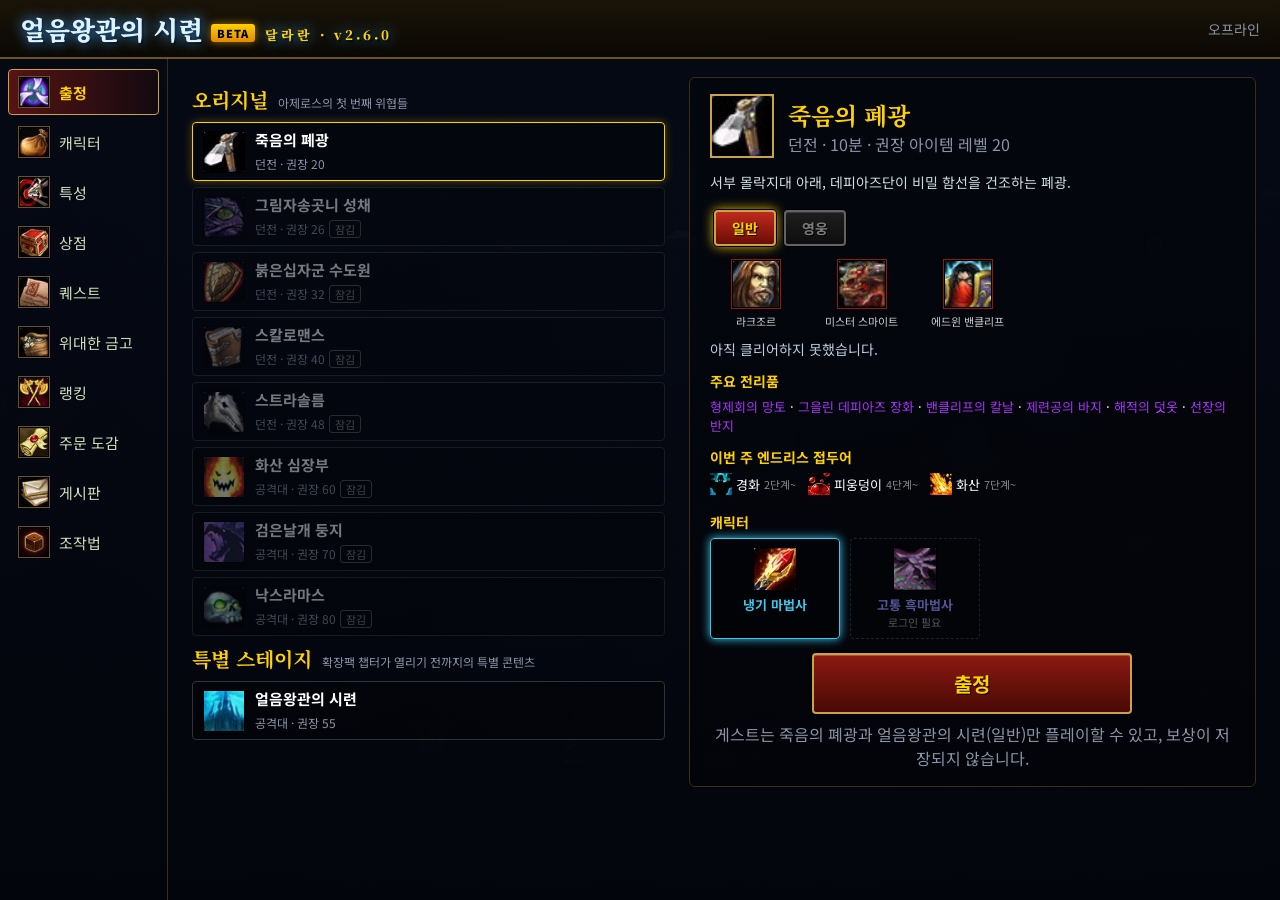
==== index.html @ f3d4e514 "던전별 배경음악 2.6.0 - js/music.js: WebAudio 실시간 합성 배경음악 (음원 파일 없음)   로비 + 던전 테마 9종(mine · forest · monast" ====
<!doctype html>
<html lang="ko">
<head>
<meta charset="utf-8">
<meta name="viewport" content="width=device-width, initial-scale=1">
<title>얼음왕관의 시련 (베타) - 와우풍 로그라이크</title>
<link rel="preconnect" href="https://fonts.googleapis.com">
<link href="https://fonts.googleapis.com/css2?family=Noto+Sans+KR:wght@400;700;900&family=Noto+Serif+KR:wght@700;900&display=swap" rel="stylesheet">
<link rel="stylesheet" href="css/style.css">
</head>
<body>
<div id="game">
  <canvas id="cv"></canvas>
  <div id="hud" class="hidden">
    <div id="playerFrame">
      <div class="portrait"><img src="assets/icons/classmage.jpg" alt=""><div id="pfLevel" class="lvbadge">1</div></div>
      <div class="pfBody">
        <div class="pfName">냉기 마법사</div>
        <div class="bar hp"><div id="pfHp" class="fill"></div><div id="pfAbs" class="absorb"></div><span id="pfHpText"></span></div>
        <div class="bar mana"><div id="pfIcicle" class="fill"></div><span id="pfIcicleText"></span></div>
      </div>
    </div>
    <div id="buffs"></div>
    <div id="topInfo"><div id="timer">00:00</div><div id="subInfo"><span id="kills">0</span> 처치 · <span id="goldTxt">0</span> 골드</div></div>
    <div id="bossFrame" class="hidden">
      <div class="portrait"><img id="bfIcon" src="" alt=""></div>
      <div class="bfBody">
        <div class="bfName"><span id="bfName"></span><span id="bfPct"></span></div>
        <div class="bar bhp"><div id="bfHp" class="fill"></div></div>
        <div id="bfCast" class="bcast hidden"><div class="fill"></div><span></span></div>
      </div>
    </div>
    <div id="raidWarn"></div>
    <div id="castbar" class="hidden"><div class="fill"></div><span class="name"></span><span class="time"></span><div class="spark"></div></div>
    <div id="bottom">
      <div id="rowTop">
        <div id="autoBar"></div>
        <div id="passiveBar"></div>
      </div>
      <div id="actionBar"></div>
      <div id="xpBar"><div class="fill"></div><span></span></div>
    </div>
    <div id="meter" class="hidden">
      <div class="mTitle">Details! <small>피해량</small><span class="mHint">TAB</span></div>
      <div id="meterRows"></div>
    </div>
  </div>

  <div id="modal" class="hidden"></div>
  <div id="tooltip" class="hidden"></div>
  <div id="flash"></div>
</div>
<div id="errlog"></div>

<script src="js/util.js"></script>
<script src="js/assets.js"></script>
<script src="js/audio.js"></script>
<script src="js/music.js"></script>
<script src="js/sprites.js"></script>
<script src="js/sprites_classic.js"></script>
<script src="js/data/skills.js"></script>
<script src="js/data/enemies.js"></script>
<script src="js/data/talents.js"></script>
<script src="js/data/items.js"></script>
<script src="js/data/stages.js"></script>
<script src="js/combat.js"></script>
<script src="js/player.js"></script>
<script src="js/skills.js"></script>
<script src="js/classes/mage.js"></script>
<script src="js/classes/warlock.js"></script>
<script src="js/enemies.js"></script>
<script src="js/waves.js"></script>
<script src="js/upgrades.js"></script>
<script src="js/meta.js"></script>
<script src="js/net.js"></script>
<script src="js/ui.js"></script>
<script src="js/chat.js"></script>
<script src="js/lobby.js"></script>
<script src="js/update.js"></script>
<script src="js/render.js"></script>
<script src="js/game.js"></script>
</body>
</html>
---- css/style.css ----
:root {
  --gold: #c9a24a;
  --gold-hi: #f4d27a;
  --wow-yellow: #ffd100;
  --tt-bg: rgba(6, 8, 22, 0.94);
  --tt-border: #8a8f9c;
  --frame-bg: linear-gradient(#1b1d24, #0c0d12);
  --q-common: #ffffff;
  --q-uncommon: #1eff00;
  --q-rare: #0070dd;
  --q-epic: #a335ee;
  --q-legendary: #ff8000;
  --q-artifact: #e6cc80;
  --font: 'Noto Sans KR', 'Malgun Gothic', sans-serif;
  --font-title: 'Noto Serif KR', 'Batang', serif;
}
* { box-sizing: border-box; }
html, body { margin: 0; height: 100%; background: #05070c; overflow: hidden; font-family: var(--font); color: #fff; user-select: none; }
#game { position: fixed; inset: 0; }
#cv { position: absolute; inset: 0; width: 100%; height: 100%; display: block; cursor: crosshair; }
.hidden { display: none !important; }
#errlog { position: fixed; left: 0; bottom: 0; color: #f66; font: 12px monospace; z-index: 999; white-space: pre; pointer-events: none; }

/* ---------- 공통 프레임 ---------- */
.bar { position: relative; height: 18px; background: #111; border: 1px solid #000; box-shadow: inset 0 0 0 1px #3a3a3a; overflow: hidden; }
.bar .fill { position: absolute; left: 0; top: 0; bottom: 0; width: 100%; transition: width .08s linear; }
.bar span { position: absolute; inset: 0; text-align: center; font-size: 12px; line-height: 16px; font-weight: 700; text-shadow: 1px 1px 0 #000, -1px -1px 0 #000, 1px -1px 0 #000, -1px 1px 0 #000; }
.bar.hp .fill { background: linear-gradient(#3bd13b, #0d8a0d 60%, #096b09); }
.bar.mana .fill { background: linear-gradient(#5aa7ff, #1a5fd1 60%, #1446a0); }
.bar .absorb { position: absolute; top: 0; bottom: 0; left: 0; width: 0; background: repeating-linear-gradient(-45deg, rgba(255,255,255,.75) 0 3px, rgba(190,225,255,.45) 3px 6px); box-shadow: 0 0 6px #bfe6ff; }

#hud { position: absolute; inset: 0; pointer-events: none; }
#hud .slot, #hud .pslot, #meter, #hud .buff { pointer-events: auto; }

/* ---------- 플레이어 프레임 ---------- */
#playerFrame { position: absolute; left: 18px; top: 16px; display: flex; align-items: center; gap: 0; }
.portrait { position: relative; width: 74px; height: 74px; border-radius: 50%; border: 3px solid var(--gold); box-shadow: 0 0 0 2px #2a1e08, 0 0 14px rgba(0,0,0,.8); overflow: visible; background: #000; z-index: 2; }
.portrait img { width: 100%; height: 100%; border-radius: 50%; display: block; }
.lvbadge { position: absolute; left: -6px; bottom: -4px; width: 26px; height: 26px; border-radius: 50%; background: radial-gradient(#3a2a0a, #120c02); border: 2px solid var(--gold); font-size: 12px; font-weight: 900; color: var(--wow-yellow); display: flex; align-items: center; justify-content: center; }
.pfBody { margin-left: -10px; padding: 6px 10px 6px 18px; width: 240px; background: var(--frame-bg); border: 2px solid #5c4a22; border-left: none; border-radius: 0 6px 6px 0; box-shadow: 0 2px 10px rgba(0,0,0,.7); }
.pfName { font-size: 13px; font-weight: 700; color: var(--wow-yellow); margin-bottom: 3px; text-shadow: 1px 1px 0 #000; }
.pfBody .bar { margin-top: 2px; }
.pfBody .bar.mana { height: 12px; }
.pfBody .bar.mana span { font-size: 10px; line-height: 10px; }

/* ---------- 버프 ---------- */
#buffs { position: absolute; right: 18px; top: 16px; display: flex; flex-direction: row-reverse; gap: 6px; }
.buff { position: relative; width: 34px; text-align: center; }
.buff img { width: 34px; height: 34px; border: 1px solid #000; box-shadow: 0 0 0 1px #555; display: block; }
.buff .bt { font-size: 11px; font-weight: 700; color: var(--wow-yellow); text-shadow: 1px 1px 0 #000; }
.buff .bs { position: absolute; right: 1px; top: 20px; font-size: 13px; font-weight: 900; text-shadow: 1px 1px 0 #000, -1px -1px 0 #000; }
.buff.debuff img { box-shadow: 0 0 0 1px #c00; }

/* ---------- 상단 정보 ---------- */
#topInfo { position: absolute; left: 50%; top: 10px; transform: translateX(-50%); text-align: center; }
#timer { font-family: var(--font-title); font-size: 30px; font-weight: 900; color: #e8f4ff; text-shadow: 0 0 10px #3b8cff, 2px 2px 0 #000; letter-spacing: 1px; }
#subInfo { font-size: 13px; color: #cfd8e8; text-shadow: 1px 1px 0 #000; }
#goldTxt { color: var(--wow-yellow); }

/* ---------- 보스 프레임 ---------- */
#bossFrame { position: absolute; left: 50%; top: 74px; transform: translateX(-50%); display: flex; align-items: center; }
#bossFrame .portrait { width: 64px; height: 64px; border-color: #d8b452; }
#bossFrame .portrait::after { content: ''; position: absolute; inset: -9px; border-radius: 50%; border: 3px solid transparent; border-top-color: #e6c35a; border-right-color: #8a6a20; transform: rotate(-30deg); }
.bfBody { margin-left: -8px; padding: 6px 10px 6px 16px; width: 420px; background: var(--frame-bg); border: 2px solid #6b5420; border-left: none; border-radius: 0 6px 6px 0; }
.bfName { display: flex; justify-content: space-between; font-weight: 900; font-size: 14px; color: #ff4b3a; text-shadow: 1px 1px 0 #000; margin-bottom: 3px; }
#bfPct { color: #fff; }
.bar.bhp { height: 20px; }
.bar.bhp .fill { background: linear-gradient(#e33, #a00 60%, #700); }
.bcast { position: relative; height: 14px; margin-top: 4px; background: #111; border: 1px solid #000; overflow: hidden; }
.bcast .fill { position: absolute; left: 0; top: 0; bottom: 0; background: linear-gradient(#ffb43c, #c46a00); }
.bcast span { position: absolute; inset: 0; text-align: center; font-size: 11px; line-height: 12px; font-weight: 700; text-shadow: 1px 1px 0 #000; }

/* ---------- 공격대 경보 ---------- */
#raidWarn { position: absolute; left: 0; right: 0; top: 22%; text-align: center; font-family: var(--font-title); font-weight: 900; font-size: 34px; color: #ff6a1a; text-shadow: 0 0 6px #000, 2px 2px 0 #000, -2px -2px 0 #000; opacity: 0; transition: opacity .3s; }
#raidWarn.show { opacity: 1; }
body.modal-open #raidWarn, body.modal-open #castbar { opacity: 0 !important; }

/* ---------- 시전바 ---------- */
#castbar { position: absolute; left: 50%; bottom: 196px; transform: translateX(-50%); width: 260px; height: 22px; background: rgba(0,0,0,.75); border: 2px solid #6d6d6d; border-radius: 3px; box-shadow: 0 0 0 1px #000, 0 2px 8px #000; overflow: hidden; }
#castbar .fill { position: absolute; left: 0; top: 0; bottom: 0; background: linear-gradient(#ffd85c, #e9a400 55%, #b97b00); }
#castbar.channel .fill { background: linear-gradient(#7be27b, #2fae2f 55%, #1f7d1f); }
#castbar .name { position: absolute; left: 8px; top: 0; line-height: 18px; font-size: 12px; font-weight: 700; text-shadow: 1px 1px 0 #000; }
#castbar .time { position: absolute; right: 8px; top: 0; line-height: 18px; font-size: 12px; font-weight: 700; text-shadow: 1px 1px 0 #000; }
#castbar .spark { position: absolute; top: -4px; bottom: -4px; width: 10px; margin-left: -5px; background: radial-gradient(ellipse at center, rgba(255,255,230,.95), rgba(255,255,200,0) 70%); }

/* ---------- 하단 바 ---------- */
#bottom { position: absolute; left: 50%; bottom: 10px; transform: translateX(-50%); display: flex; flex-direction: column; align-items: center; gap: 6px; }
#rowTop { display: flex; gap: 22px; align-items: flex-end; }
#autoBar, #passiveBar { display: flex; gap: 4px; }
#actionBar { display: flex; gap: 4px; padding: 7px 10px; background: linear-gradient(#2a2418, #120f09); border: 2px solid #6b5420; border-radius: 6px; box-shadow: 0 0 0 1px #000, 0 4px 14px rgba(0,0,0,.8), inset 0 1px 0 rgba(255,220,140,.15); }
.slot { position: relative; width: 52px; height: 52px; background: radial-gradient(#1e2028, #08090c); border: 1px solid #000; box-shadow: inset 0 0 0 1px #44464f; cursor: pointer; }
.slot.small { width: 40px; height: 40px; }
.slot img { position: absolute; inset: 2px; width: calc(100% - 4px); height: calc(100% - 4px); display: block; }
.slot .cd { position: absolute; inset: 2px; background: conic-gradient(rgba(0,0,0,.72) calc(var(--p, 0) * 1turn), transparent 0); }
.slot .cdt { position: absolute; inset: 0; display: flex; align-items: center; justify-content: center; font-weight: 900; font-size: 17px; color: #fff; text-shadow: 1px 1px 0 #000, -1px -1px 0 #000, 0 0 4px #000; }
.slot.small .cdt { font-size: 13px; }
.slot .key { position: absolute; right: 3px; top: 1px; font-size: 11px; font-weight: 700; color: #ddd; text-shadow: 1px 1px 0 #000, -1px -1px 0 #000; }
.slot .chg { position: absolute; right: 3px; bottom: 1px; font-size: 13px; font-weight: 900; text-shadow: 1px 1px 0 #000, -1px -1px 0 #000; }
.slot .lv { position: absolute; left: 2px; bottom: 1px; font-size: 10px; font-weight: 900; color: var(--wow-yellow); text-shadow: 1px 1px 0 #000, -1px -1px 0 #000; }
.slot.empty { opacity: .55; }
/* 자동 시전: 초록 점선 테두리 + '자동' 표시 */
.slot .ac { display: none; position: absolute; left: 0; right: 0; bottom: -1px; text-align: center; font-size: 10px; font-weight: 900; color: #7dff8a; text-shadow: 1px 1px 0 #000, -1px -1px 0 #000; pointer-events: none; }
.slot.autocast .ac { display: block; }
.slot.autocast::before { content: ''; position: absolute; inset: -3px; border: 2px dashed #5fe36c; border-radius: 3px; opacity: .85; pointer-events: none; z-index: 2; }
.slot.unusable img { filter: brightness(.38) saturate(.4); }
.slot.unusable.oor img { filter: brightness(.5) sepia(1) hue-rotate(-50deg) saturate(3); }
.slot.active { box-shadow: inset 0 0 0 2px #fff, 0 0 8px #fff; }
.slot.glow::after { content: ''; position: absolute; inset: -5px; border-radius: 4px; border: 2px solid #ffe580; box-shadow: 0 0 10px 3px #ffb300, inset 0 0 8px #ffcf3a; animation: procglow .7s ease-in-out infinite alternate; pointer-events: none; }
@keyframes procglow { from { opacity: .55; transform: scale(.97); } to { opacity: 1; transform: scale(1.04); } }
.slot.pressed { transform: scale(.92); }
.slot.pressed img { filter: brightness(1.35); }
.slot.flashready::before { content: ''; position: absolute; inset: 0; background: rgba(255,255,255,.6); animation: ready .35s ease-out forwards; z-index: 3; }
@keyframes ready { to { opacity: 0; } }
.pslot { position: relative; width: 30px; height: 30px; border: 1px solid #000; box-shadow: 0 0 0 1px #555; }
.pslot img { width: 100%; height: 100%; display: block; }
.pslot .lv { position: absolute; right: 1px; bottom: -1px; font-size: 11px; font-weight: 900; color: #fff; text-shadow: 1px 1px 0 #000, -1px -1px 0 #000; }
.pslot.legend { box-shadow: 0 0 0 1px var(--q-legendary), 0 0 6px var(--q-legendary); }

#xpBar { position: relative; width: 760px; height: 13px; background: #0b0710; border: 1px solid #000; box-shadow: 0 0 0 1px #4b3d68; overflow: hidden; }
#xpBar .fill { position: absolute; left: 0; top: 0; bottom: 0; background: linear-gradient(#b469ff, #6e2ac2 60%, #4b1890); box-shadow: inset 0 1px 0 rgba(255,255,255,.3); transition: width .15s; }
#xpBar span { position: absolute; inset: 0; text-align: center; font-size: 10px; line-height: 12px; font-weight: 700; text-shadow: 1px 1px 0 #000; }

/* ---------- 데미지 미터 ---------- */
#meter { position: absolute; right: 18px; bottom: 120px; width: 270px; background: rgba(8,10,14,.82); border: 1px solid #000; box-shadow: 0 0 0 1px #333, 0 4px 12px #000; font-size: 12px; }
.mTitle { padding: 3px 6px; background: linear-gradient(#2b2f38, #16181d); font-weight: 900; color: #e7e7e7; border-bottom: 1px solid #000; }
.mTitle small { color: #aaa; font-weight: 400; }
.mHint { float: right; color: #777; font-weight: 400; }
.mRow { position: relative; height: 20px; margin: 1px 0; }
.mRow .mFill { position: absolute; left: 0; top: 0; bottom: 0; opacity: .85; }
.mRow img { position: absolute; left: 1px; top: 1px; width: 18px; height: 18px; }
.mRow .mName { position: absolute; left: 24px; top: 0; line-height: 20px; font-weight: 700; text-shadow: 1px 1px 0 #000; }
.mRow .mVal { position: absolute; right: 5px; top: 0; line-height: 20px; font-weight: 700; text-shadow: 1px 1px 0 #000; }

/* ---------- 툴팁 (와우 스타일) ---------- */
#tooltip { position: fixed; z-index: 50; max-width: 330px; padding: 8px 10px; background: var(--tt-bg); border: 1px solid var(--tt-border); border-radius: 4px; box-shadow: 0 0 0 1px #000, 0 4px 16px rgba(0,0,0,.8); font-size: 13px; line-height: 1.45; pointer-events: none; }
.tt-title { font-size: 15px; font-weight: 700; }
.tt-row { display: flex; justify-content: space-between; gap: 16px; color: #fff; }
.tt-desc { color: var(--wow-yellow); margin-top: 4px; }
.tt-sub { color: #9da3ad; margin-top: 4px; font-size: 12px; }
.tt-green { color: #1eff00; }
b.v, .v { color: #fff; font-weight: 700; }

/* ---------- 모달 ---------- */
#modal { position: absolute; inset: 0; z-index: 20; display: flex; align-items: center; justify-content: center; background: radial-gradient(ellipse at center, rgba(4,10,24,.55), rgba(0,0,0,.85)); }
.panel { background: linear-gradient(rgba(14,18,32,.97), rgba(6,8,16,.97)); border: 2px solid #6b5420; border-radius: 8px; box-shadow: 0 0 0 1px #000, 0 10px 40px #000, inset 0 1px 0 rgba(255,220,140,.15); padding: 22px 28px; }
.panel h1, .panel h2 { font-family: var(--font-title); margin: 0 0 6px; text-align: center; color: var(--wow-yellow); text-shadow: 2px 2px 0 #000, 0 0 16px rgba(255,180,0,.35); }
.panel h1 { font-size: 46px; }
.panel h2 { font-size: 28px; }
.sub { text-align: center; color: #9fc6ff; margin-bottom: 18px; }
.btn { display: block; width: 260px; margin: 8px auto; padding: 10px 0; font: 700 16px var(--font); color: var(--wow-yellow); background: linear-gradient(#8c1a12, #4a0905); border: 2px solid #c9a24a; border-radius: 4px; box-shadow: 0 0 0 1px #000, inset 0 1px 0 rgba(255,200,150,.3); cursor: pointer; text-shadow: 1px 1px 0 #000; }
.btn:hover { filter: brightness(1.3); box-shadow: 0 0 0 1px #000, 0 0 12px #ffb300; }
.btn.small { display: inline-block; width: auto; padding: 6px 16px; font-size: 14px; margin: 4px; }
.btn:disabled { filter: grayscale(1) brightness(.6); cursor: default; }

.lvTitle { text-align: center; font-family: var(--font-title); font-size: 32px; font-weight: 900; color: var(--wow-yellow); text-shadow: 2px 2px 0 #000, 0 0 18px rgba(255,200,0,.5); margin-bottom: 4px; }
.lvSub { text-align: center; color: #bcd; margin-bottom: 18px; }
.cards { display: flex; gap: 18px; justify-content: center; }
.card { width: 270px; min-height: 240px; padding: 14px; background: var(--tt-bg); border: 2px solid var(--qc, #888); border-radius: 6px; box-shadow: 0 0 0 1px #000, 0 0 18px -2px var(--qc, #888), 0 8px 24px #000; cursor: pointer; transition: transform .12s, box-shadow .12s; position: relative; animation: cardIn .3s ease-out backwards; }
.card:nth-child(2) { animation-delay: .06s; } .card:nth-child(3) { animation-delay: .12s; } .card:nth-child(4) { animation-delay: .18s; }
@keyframes cardIn { from { transform: translateY(30px) scale(.94); opacity: 0; } }
.card:hover, .card.sel { transform: translateY(-6px); box-shadow: 0 0 0 1px #000, 0 0 30px 2px var(--qc), 0 12px 30px #000; }
.card .chead { display: flex; gap: 10px; align-items: center; margin-bottom: 8px; }
.card .chead img { width: 56px; height: 56px; border: 1px solid #000; box-shadow: 0 0 0 1px var(--qc), 0 0 10px var(--qc); }
.card .cname { font-size: 17px; font-weight: 900; color: var(--qc); text-shadow: 1px 1px 0 #000; line-height: 1.2; }
.card .ctype { font-size: 12px; color: #aab; }
.card .clv { font-size: 12px; color: #fff; margin-top: 2px; }
.card .cdesc { color: var(--wow-yellow); font-size: 13.5px; line-height: 1.5; }
.card .cnode { color: #1eff00; font-size: 14px; font-weight: 700; margin-bottom: 6px; }
.card .cfoot { position: absolute; left: 14px; right: 14px; bottom: 10px; font-size: 12px; color: #889; display: flex; justify-content: space-between; }
.card .ckey { color: #fff; border: 1px solid #555; border-radius: 3px; padding: 0 6px; background: #222; }
.lvBtns { text-align: center; margin-top: 18px; }

/* 메인 메뉴 */
.menuWrap { text-align: center; }
.menuWrap .logo { font-family: var(--font-title); font-size: 64px; font-weight: 900; color: #dff3ff; text-shadow: 0 0 24px #3fa7ff, 0 0 4px #9fdcff, 3px 3px 0 #000; letter-spacing: 2px; }
.menuWrap .logo2 { font-size: 18px; color: var(--wow-yellow); letter-spacing: 6px; margin-bottom: 26px; text-shadow: 1px 1px 0 #000; }
.menuWrap .goldLine { color: var(--wow-yellow); margin: 10px 0; }
.helpGrid { display: grid; grid-template-columns: auto auto; gap: 4px 20px; text-align: left; font-size: 14px; }
.helpGrid .k { color: var(--wow-yellow); font-weight: 700; text-align: right; }
.metaGrid { display: grid; grid-template-columns: repeat(3, 250px); gap: 10px; margin: 12px 0; }
.metaItem { display: flex; gap: 8px; padding: 8px; background: rgba(0,0,0,.4); border: 1px solid #333; border-radius: 4px; align-items: center; }
.metaItem img { width: 40px; height: 40px; border: 1px solid #000; }
.metaItem .mi { flex: 1; text-align: left; font-size: 12px; }
.metaItem .mi b { font-size: 14px; color: #fff; }
.metaItem .mi .r { color: #1eff00; }
.metaItem button { font-size: 12px; padding: 4px 8px; }

.statTable { border-collapse: collapse; margin: 10px auto; font-size: 13px; min-width: 520px; }
.statTable td, .statTable th { padding: 3px 10px; border-bottom: 1px solid #222; text-align: right; }
.statTable td:first-child, .statTable th:first-child { text-align: left; }
.statTable img { width: 20px; height: 20px; vertical-align: middle; margin-right: 6px; }
.summary { display: flex; gap: 30px; justify-content: center; margin: 10px 0; font-size: 15px; }
.summary b { color: var(--wow-yellow); font-size: 22px; display: block; }
.buildRow { display: flex; flex-wrap: wrap; gap: 4px; justify-content: center; max-width: 640px; margin: 8px auto; }
.buildRow .pslot { width: 36px; height: 36px; }

#flash { position: absolute; inset: 0; pointer-events: none; background: radial-gradient(ellipse at center, rgba(255,0,0,0) 50%, rgba(255,0,0,.45)); opacity: 0; transition: opacity .25s; }

/* ---------- 계정 / 건의사항 게시판 ---------- */
.menuWrap .acctLine { color: #bcd; font-size: 14px; margin: -10px 0 14px; }
.menuWrap .acctLine b { color: var(--wow-yellow); }
input, textarea, select { font: 14px var(--font); color: #fff; background: rgba(0,0,0,.55); border: 1px solid #6b5420; border-radius: 4px; padding: 8px 10px; user-select: text; outline: none; }
input:focus, textarea:focus { border-color: var(--gold-hi); box-shadow: 0 0 8px rgba(255,200,80,.35); }
.authPanel { width: 400px; }
.authPanel .sub { font-size: 13px; }
.authPanel label { display: block; margin: 0 0 12px; font-size: 13px; color: #bcd; }
.authPanel label input { display: block; width: 100%; margin-top: 4px; }
.formErr { min-height: 18px; color: #ff4b3a; font-size: 13px; text-align: center; }
.boardPanel { width: min(720px, 94vw); max-height: 92vh; overflow: auto; }
.sgForm { display: flex; flex-direction: column; gap: 6px; margin-bottom: 12px; }
.sgForm textarea { resize: vertical; min-height: 60px; }
.sgForm .btn { align-self: flex-end; }
.sgLogin { text-align: center; color: #bcd; margin-bottom: 12px; }
a { color: #6cf; }
.sgTabs { display: flex; gap: 14px; border-bottom: 1px solid #333; margin-bottom: 6px; padding-bottom: 4px; font-size: 14px; }
.sgTabs a { color: #889; text-decoration: none; }
.sgTabs a.on { color: var(--wow-yellow); font-weight: 700; }
.sgItem { display: flex; gap: 10px; padding: 8px 4px; border-bottom: 1px solid #222; }
.sgItem .vote { flex: none; width: 44px; height: 46px; display: flex; flex-direction: column; align-items: center; justify-content: center; font: 700 12px var(--font); color: #889; background: rgba(0,0,0,.4); border: 1px solid #333; border-radius: 4px; cursor: pointer; }
.sgItem .vote span { font-size: 15px; color: #fff; }
.sgItem .vote.on { color: var(--wow-yellow); border-color: var(--gold); }
.sgItem .vote:disabled { cursor: default; }
.sgMain { flex: 1; min-width: 0; cursor: pointer; }
.sgHead { display: flex; gap: 8px; align-items: center; }
.sgTitle { overflow: hidden; text-overflow: ellipsis; white-space: nowrap; }
.sgMeta { font-size: 12px; color: #778; margin-top: 2px; }
.sgMeta a { margin-left: 8px; color: #c66; }
.sgMeta select { margin-left: 8px; padding: 1px 4px; font-size: 12px; }
.sgBody { display: none; margin-top: 6px; font-size: 14px; color: #dde; white-space: pre-wrap; word-break: break-word; user-select: text; }
.sgItem.open .sgBody { display: block; }
.sgItem.open .sgTitle { white-space: normal; }
.sgEmpty { text-align: center; color: #778; padding: 24px 0; }
.st { flex: none; font-size: 11px; padding: 1px 6px; border-radius: 3px; border: 1px solid; }
.st-open { color: #9fc6ff; border-color: #3a5a8a; }
.st-planned { color: var(--wow-yellow); border-color: #8a6a1a; }
.st-done { color: #1eff00; border-color: #2a7a1a; }
.st-rejected { color: #888; border-color: #444; }
#toast { position: absolute; left: 50%; bottom: 40px; transform: translate(-50%, 20px); z-index: 40; padding: 10px 20px; background: var(--tt-bg); border: 1px solid var(--gold); border-radius: 4px; color: #fff; font-size: 14px; opacity: 0; pointer-events: none; transition: opacity .25s, transform .25s; }
#toast.show { opacity: 1; transform: translate(-50%, 0); }
.summary small { display: block; font-size: 11px; color: #889; }
.summary small.err { color: #ff4b3a; }

/* ================= 로비 ================= */
#modal:has(.lobby) { align-items: stretch; justify-content: stretch; }
.lobby { display: flex; flex-direction: column; width: 100%; height: 100%; background: linear-gradient(rgba(6,10,22,.92), rgba(3,5,12,.97)); user-select: none; }
.lbTop { display: flex; align-items: center; gap: 20px; padding: 10px 20px; border-bottom: 2px solid #6b5420; background: linear-gradient(#1a1408, #0a0804); }
.lbLogo { font-family: var(--font-title); font-size: 26px; font-weight: 900; color: #dff3ff; text-shadow: 0 0 14px #3fa7ff, 2px 2px 0 #000; white-space: nowrap; }
.lbLogo small { font-size: 13px; color: var(--wow-yellow); margin-left: 10px; letter-spacing: 3px; }
.lbCur { display: flex; gap: 14px; flex: 1; flex-wrap: wrap; font-size: 14px; color: #fff; }
.lbCur span { display: flex; align-items: center; gap: 5px; }
.lbCur img, img.ci { width: 20px; height: 20px; border: 1px solid #000; vertical-align: middle; margin-right: 3px; }
.lbAcct { white-space: nowrap; color: #bcd; font-size: 14px; }
.lbAcct b { color: var(--wow-yellow); }
.lbBody { flex: 1; display: flex; min-height: 0; }
.lbNav { width: 168px; flex: none; padding: 10px 8px; border-right: 1px solid #3a2e14; display: flex; flex-direction: column; gap: 4px; overflow-y: auto; }
.lbNav a { display: flex; align-items: center; gap: 10px; padding: 7px 10px; border-radius: 4px; color: #cdb; text-decoration: none; font-size: 15px; border: 1px solid transparent; }
.lbNav a img { width: 30px; height: 30px; border: 1px solid #000; box-shadow: 0 0 0 1px #6b5420; }
.lbNav a:hover { background: rgba(255,210,100,.07); }
.lbNav a.on { background: linear-gradient(90deg, rgba(140,26,18,.6), rgba(74,9,5,.2)); border-color: #c9a24a; color: var(--wow-yellow); font-weight: 700; }
.lbMain { flex: 1; overflow: auto; padding: 18px 24px; }
.lbMain h3 { font-family: var(--font-title); color: var(--wow-yellow); margin: 8px 0; font-size: 20px; }
.lbMain h4 { color: var(--wow-yellow); margin: 12px 0 6px; font-size: 14px; }
.lbEmpty { text-align: center; margin-top: 12vh; color: #bcd; }
.lbEmpty img { width: 64px; height: 64px; border: 2px solid #6b5420; }
.dim { color: #8a93a6; } .small { font-size: 12px; } .center { text-align: center; } .err { color: #ff4b3a; }
.btn.big { width: 320px; font-size: 20px; padding: 14px 0; margin-top: 14px; }
.btn.sel { box-shadow: 0 0 0 1px #000, 0 0 12px #ffd100; background: linear-gradient(#c02a1c, #6a0d07); }
select { cursor: pointer; }

/* 출정 */
.stageWrap { display: grid; grid-template-columns: minmax(300px, 1fr) minmax(360px, 1.2fr); gap: 24px; }
.chap h3 small { font-family: var(--font); font-size: 12px; color: #8a93a6; margin-left: 10px; font-weight: 400; }
.stageList { display: flex; flex-direction: column; gap: 6px; }
.stageCard { display: flex; gap: 10px; align-items: center; padding: 6px 10px; border: 1px solid #333; border-radius: 4px; background: rgba(0,0,0,.35); cursor: pointer; }
.stageCard img { width: 42px; height: 42px; border: 1px solid #000; }
.stageCard b { display: block; font-size: 15px; } .stageCard small { color: #8a93a6; font-size: 12px; }
.stageCard.on { border-color: #ffd100; box-shadow: 0 0 10px rgba(255,209,0,.3); }
.stageCard.locked { opacity: .45; }
.marks i { font-style: normal; font-size: 11px; margin-right: 4px; padding: 0 5px; border-radius: 3px; border: 1px solid #555; color: #888; }
.marks i.ok { color: #1eff00; border-color: #2a7a1a; } .marks i.hc { color: #a335ee; border-color: #6a2a9a; }
.stageDetail { background: rgba(0,0,0,.35); border: 1px solid #3a2e14; border-radius: 6px; padding: 16px 20px; }
.sdHead { display: flex; gap: 14px; align-items: center; } .sdHead img { width: 64px; height: 64px; border: 2px solid #c9a24a; }
.sdHead h2 { margin: 0; font-family: var(--font-title); color: var(--wow-yellow); }
.sdDesc { color: #cdd; font-size: 14px; }
.diffs { margin: 8px 0; }
.bossRow { display: flex; gap: 14px; margin: 10px 0; }
.boss { text-align: center; width: 92px; } .boss img { width: 48px; height: 48px; border: 1px solid #000; box-shadow: 0 0 0 1px #8a1a12; } .boss small { display: block; font-size: 11px; color: #ccc; }
.sdRec { font-size: 14px; color: #bcd; } .sdRec b { color: var(--wow-yellow); }
.sdLoot { font-size: 13px; }
.sdAffix span { display: inline-flex; align-items: center; gap: 4px; margin-right: 12px; font-size: 13px; }
.sdAffix img { width: 22px; height: 22px; } .sdAffix small { color: #888; }
.clsRow { display: flex; gap: 10px; flex-wrap: wrap; }
.clsPick { display: flex; flex-direction: column; align-items: center; width: 130px; padding: 8px; border: 1px solid #333; border-radius: 4px; cursor: pointer; background: rgba(0,0,0,.3); }
.clsPick img { width: 44px; height: 44px; border: 1px solid #000; } .clsPick b { color: var(--cc); font-size: 13px; margin-top: 4px; } .clsPick small { color: #888; font-size: 11px; }
.clsPick.on { border-color: var(--cc); box-shadow: 0 0 10px var(--cc); } .clsPick.new { opacity: .6; border-style: dashed; }

/* 캐릭터 */
.charHead { display: flex; gap: 10px; align-items: center; margin-bottom: 10px; }
.charHead a, .talTabs a { display: flex; align-items: center; gap: 6px; padding: 5px 12px; border: 1px solid #333; border-radius: 4px; color: #ccc; text-decoration: none; }
.charHead a img, .talTabs a img { width: 24px; height: 24px; }
.charHead a.on, .talTabs a.on { border-color: #ffd100; color: var(--wow-yellow); }
.charBody { display: grid; grid-template-columns: auto 240px 1fr; gap: 18px; align-items: start; }
.paper { display: flex; gap: 8px; }
.eqCol { display: flex; flex-direction: column; gap: 4px; width: 230px; }
.eqSlot { display: flex; gap: 8px; align-items: center; padding: 3px; border: 1px solid #222; border-radius: 3px; background: rgba(0,0,0,.4); cursor: pointer; min-height: 44px; }
.eqSlot img { width: 38px; height: 38px; border: 1px solid #000; box-shadow: 0 0 0 1px var(--qc); flex: none; }
.eqSlot img.emptyImg { opacity: .25; filter: grayscale(1); }
.eqSlot div { min-width: 0; font-size: 12px; } .eqSlot small { display: block; color: #777; font-size: 10px; }
.eqSlot b { display: block; white-space: nowrap; overflow: hidden; text-overflow: ellipsis; font-size: 12px; } .eqSlot i { font-style: normal; color: #ffd100; font-size: 11px; }
.eqSlot.sel, .bagItem.sel { box-shadow: 0 0 0 2px #ffd100; }
.statBox { background: rgba(0,0,0,.35); border: 1px solid #3a2e14; border-radius: 6px; padding: 10px 14px; font-size: 13px; }
.statBox h4:first-child { margin-top: 0; }
.stl { display: flex; justify-content: space-between; padding: 1px 0; } .stl b { color: #fff; }
.stacks { display: flex; flex-wrap: wrap; gap: 4px; }
.stk { position: relative; } .stk img { width: 32px; height: 32px; border: 1px solid #000; box-shadow: 0 0 0 1px var(--qc); }
.stk i { position: absolute; right: 1px; bottom: 0; font-style: normal; font-size: 11px; font-weight: 700; text-shadow: 1px 1px 0 #000, -1px -1px 0 #000; }
.bagBox h4 { display: flex; gap: 8px; align-items: center; margin-top: 0; } .bagBox h4 select { margin-left: auto; padding: 3px 6px; font-size: 12px; }
.bagGrid { display: grid; grid-template-columns: repeat(auto-fill, 42px); gap: 3px; max-height: 300px; overflow-y: auto; padding: 4px; background: rgba(0,0,0,.35); border: 1px solid #222; }
.bagItem { position: relative; width: 42px; height: 42px; border: 1px solid #000; box-shadow: 0 0 0 1px var(--qc); background: #0a0c12; cursor: pointer; }
.bagItem img { width: 40px; height: 40px; } .bagItem.empty { box-shadow: 0 0 0 1px #1a1d25; cursor: default; }
.bagItem i { position: absolute; right: 1px; bottom: 0; font-style: normal; font-size: 10px; font-weight: 700; color: #fff; text-shadow: 1px 1px 0 #000, -1px -1px 0 #000; }
.bagItem u { position: absolute; left: 1px; top: -2px; text-decoration: none; font-size: 10px; }
.itemPanel { margin-top: 10px; padding: 10px; background: rgba(0,0,0,.35); border: 1px solid #3a2e14; border-radius: 6px; min-height: 80px; font-size: 13px; }
.ipHead { font-weight: 700; display: flex; align-items: center; gap: 6px; font-size: 15px; } .ipHead img { width: 28px; height: 28px; }
.ipBtns { margin: 6px 0; } .ipRow { display: flex; gap: 8px; align-items: center; margin: 4px 0; flex-wrap: wrap; } .ipRow select { font-size: 12px; padding: 3px; max-width: 260px; }
.tt-cmp { border-top: 1px solid #333; margin-top: 4px; padding-top: 3px; } .tt-cmp .up { color: #1eff00; margin-right: 6px; } .tt-cmp .down { color: #ff4040; margin-right: 6px; }
.tt-gold { color: #ffd100; }

/* 특성 */
.talWrap { display: grid; grid-template-columns: 1fr auto; gap: 8px 24px; }
.talTabs { grid-column: 1 / -1; display: flex; gap: 8px; }
.talInfo { grid-column: 1; } .talPts { margin: 8px 0; font-size: 15px; } .talPts b { color: var(--wow-yellow); }
.talGrid { grid-column: 2; grid-row: 2 / span 2; display: grid; grid-template-columns: repeat(4, 64px); gap: 10px; padding: 16px; background: radial-gradient(ellipse at top, rgba(60,40,10,.4), rgba(0,0,0,.6)); border: 2px solid #6b5420; border-radius: 6px; }
.tal { position: relative; width: 54px; height: 54px; cursor: pointer; }
.tal img { width: 54px; height: 54px; border: 2px solid #1eff00; border-radius: 4px; }
.tal i { position: absolute; right: -6px; bottom: -6px; font-style: normal; font-size: 11px; font-weight: 700; background: #000; border: 1px solid #1eff00; color: #1eff00; padding: 0 4px; border-radius: 3px; }
.tal.max img, .tal.max i { border-color: #ffd100; color: #ffd100; }
.tal.locked img { filter: grayscale(1) brightness(.5); border-color: #444; } .tal.locked i { border-color: #444; color: #777; }
.tal:not(.has):not(.locked) img { border-color: #1eff00; filter: brightness(.8); }

/* 상점 */
.gachaRow { display: grid; grid-template-columns: repeat(auto-fit, minmax(260px, 1fr)); gap: 16px; }
.gacha { background: rgba(0,0,0,.4); border: 1px solid #6b5420; border-radius: 6px; padding: 14px; }
.gHead { display: flex; gap: 10px; align-items: center; } .gHead > img { width: 52px; height: 52px; border: 2px solid #c9a24a; } .gHead h3 { margin: 0; }
.gProb { width: 100%; font-size: 13px; margin: 8px 0; border-collapse: collapse; } .gProb td { padding: 2px 4px; border-bottom: 1px solid #222; } .gProb td:last-child { text-align: right; }
.gBtns .btn { margin: 4px 4px 0 0; }
.gachaResult, .eLoot { display: flex; flex-wrap: wrap; gap: 10px; margin-top: 16px; justify-content: center; }
.pull { width: 110px; text-align: center; padding: 8px 4px; background: rgba(0,0,0,.6); border: 1px solid var(--qc); border-radius: 6px; box-shadow: 0 0 14px -2px var(--qc); animation: cardIn .35s ease-out backwards; font-size: 12px; }
.pull img { width: 44px; height: 44px; border: 1px solid #000; } .pull span { display: block; color: var(--qc); font-weight: 700; } .pull small { color: #888; }
.pull.q4 { box-shadow: 0 0 26px 2px var(--qc); }

/* 퀘스트 · 금고 */
.questWrap { max-width: 760px; }
.qBox h3 { display: flex; align-items: center; gap: 8px; } .qBox h3 img { width: 28px; height: 28px; }
.quest { display: flex; justify-content: space-between; gap: 12px; padding: 8px 10px; margin: 6px 0; background: rgba(0,0,0,.35); border: 1px solid #2a2a2a; border-radius: 4px; }
.quest b { display: block; } .quest small { color: #8a93a6; }
.quest.done { border-color: #c9a24a; } .quest.claimed { opacity: .55; }
.qBar { position: relative; width: 320px; height: 14px; margin-top: 4px; background: #111; border: 1px solid #333; }
.qBar div { height: 100%; background: linear-gradient(#e8b000, #9a6a00); } .qBar span { position: absolute; inset: 0; text-align: center; font-size: 11px; line-height: 14px; text-shadow: 1px 1px 0 #000; }
.qRew { display: flex; align-items: center; gap: 8px; font-size: 13px; white-space: nowrap; }
.vRows { display: flex; flex-direction: column; gap: 8px; }
.vRow { display: flex; align-items: center; gap: 12px; } .vRow b { width: 80px; }
.vCell { width: 70px; text-align: center; padding: 6px; border: 1px solid #333; border-radius: 4px; opacity: .45; } .vCell img { width: 36px; height: 36px; filter: grayscale(1); }
.vCell.open { opacity: 1; border-color: #c9a24a; box-shadow: 0 0 10px rgba(255,200,80,.3); } .vCell.open img { filter: none; } .vCell small { display: block; font-size: 11px; }
.vOpts { display: flex; flex-wrap: wrap; gap: 12px; }
.vOpt { width: 180px; display: flex; flex-direction: column; align-items: center; gap: 4px; padding: 10px; border: 1px solid var(--qc); border-radius: 6px; background: rgba(0,0,0,.4); text-align: center; font-size: 13px; }
.vOpt img { width: 48px; height: 48px; } .vOpt small { color: #888; } .vOpt.picked { box-shadow: 0 0 16px var(--qc); }

/* 랭킹 */
.rankFilters { display: flex; gap: 8px; flex-wrap: wrap; margin-bottom: 12px; }
.rankTable { border-collapse: collapse; min-width: 560px; font-size: 14px; }
.rankTable th, .rankTable td { padding: 5px 12px; border-bottom: 1px solid #222; text-align: left; }
.rankTable tr.me td { background: rgba(255,209,0,.08); color: var(--wow-yellow); }

/* 레벨업 카드 · 종료 화면 */
.card .cacts { position: absolute; right: 10px; top: 8px; display: flex; gap: 6px; }
.card .cacts a { font-size: 11px; color: #999; text-decoration: none; border: 1px solid #444; border-radius: 3px; padding: 0 5px; background: rgba(0,0,0,.6); }
.card .cacts a:hover { color: #fff; border-color: #aaa; } .card .cacts a.on { color: #4af; border-color: #4af; }
.eRewards { text-align: center; margin: 10px 0; }
.eGain { display: flex; gap: 16px; justify-content: center; flex-wrap: wrap; font-size: 15px; color: #fff; }

@media (max-width: 900px) {
  .lbBody { flex-direction: column; } .lbNav { width: auto; flex-direction: row; overflow-x: auto; border-right: 0; border-bottom: 1px solid #3a2e14; }
  .lbNav a span { display: none; } .stageWrap, .charBody, .talWrap { grid-template-columns: 1fr; } .talGrid { grid-column: 1; grid-row: auto; }
  .lbTop { flex-wrap: wrap; } .qBar { width: 180px; }
}
.bar.mana.shards .fill { background: linear-gradient(#c060ff, #5a1a9a); }
.lbLogo .beta { font-family: var(--font); font-size: 11px; font-weight: 900; letter-spacing: 1px; color: #000; background: linear-gradient(#ffd100, #e08a00); border-radius: 3px; padding: 1px 6px; margin-left: 8px; vertical-align: middle; text-shadow: none; box-shadow: 0 0 8px rgba(255,180,0,.6); }

/* 주문 도감 */
.cdxWrap { display: flex; flex-direction: column; gap: 10px; }
.cdxH { margin: 10px 0 0; color: var(--wow-yellow); font-size: 16px; border-bottom: 1px solid #3a2e14; padding-bottom: 4px; }
.cdxH small { color: #8a8070; font-weight: 400; }
.cdxGrid { display: grid; grid-template-columns: repeat(auto-fill, minmax(300px, 1fr)); gap: 8px; }
.cdx { display: flex; gap: 10px; padding: 8px; background: rgba(0,0,0,.35); border: 1px solid #2c2416; border-radius: 4px; font-size: 13px; line-height: 1.45; }
.cdx > img { width: 40px; height: 40px; flex: none; border: 1px solid #000; box-shadow: 0 0 0 1px #6b5420; }
.cdxName { font-weight: 700; font-size: 14px; color: #fff; }
.cdxKey { font-size: 11px; padding: 0 5px; border: 1px solid #6b5420; border-radius: 3px; color: #e6cc80; margin-left: 4px; }
.cdxSub { color: #9da3ad; font-size: 12px; }
.cdxDesc { color: var(--wow-yellow); margin-top: 2px; }
.cdxNodes { display: flex; flex-direction: column; gap: 1px; margin-top: 5px; color: #b8b0a0; font-size: 12px; }
.cdxNodes b { color: #1eff00; font-weight: 600; }


/* ---------- 접속자 · 채팅 (js/chat.js) ---------- */
#chat { position: absolute; left: 12px; bottom: 12px; z-index: 30; font-size: 13px; user-select: text; }
.chatPill { display: flex; align-items: center; gap: 6px; padding: 6px 12px; font: 700 13px var(--font); color: #dde6f5; background: var(--tt-bg); border: 1px solid #6b5420; border-radius: 16px; cursor: pointer; box-shadow: 0 2px 10px #000; }
.chatPill:hover { border-color: var(--gold); color: #fff; }
.chatDot { width: 8px; height: 8px; border-radius: 50%; background: #1eff00; box-shadow: 0 0 6px #1eff00; }
.chatUnread { min-width: 18px; padding: 0 5px; border-radius: 9px; background: #c41f1f; color: #fff; font-size: 11px; line-height: 18px; text-align: center; }
.chatBox { display: none; flex-direction: column; width: 320px; height: 380px; background: var(--tt-bg); border: 2px solid #6b5420; border-radius: 6px; box-shadow: 0 6px 24px #000; }
#chat.open .chatPill { display: none; }
#chat.open .chatBox { display: flex; }
.chatHead { display: flex; align-items: center; border-bottom: 1px solid #3a2e12; background: linear-gradient(#1a1408, #0a0804); }
.chatHead a { padding: 8px 12px; color: #8a93a6; text-decoration: none; font-weight: 700; }
.chatHead a.on { color: var(--wow-yellow); box-shadow: inset 0 -2px 0 var(--gold); }
.chatX { margin-left: auto; padding: 4px 10px; background: none; border: 0; color: #8a93a6; font-size: 14px; cursor: pointer; }
.chatX:hover { color: #fff; }
.chatMsgs, .chatWho { flex: 1; overflow-y: auto; padding: 6px 10px; }
.cm { padding: 2px 0; line-height: 1.45; word-break: break-word; color: #e8ecf4; }
.cm i { font-style: normal; color: #5d6577; font-size: 11px; margin-right: 2px; }
.cm b { color: #9fc6ff; }
.cm.mine b { color: #1eff00; }
#chat b.adm { color: #ff8000; }
#chat b.gst { color: #9d9d9d; }
.cmDel { color: #5d6577; text-decoration: none; font-size: 11px; }
.cmDel:hover { color: #ff4b3a; }
.cw { display: flex; align-items: baseline; gap: 6px; padding: 4px 0; border-bottom: 1px solid rgba(255,255,255,.05); }
.cw b { color: #e8ecf4; }
.cw small { margin-left: auto; color: #8a93a6; font-size: 11px; }
.chatForm { display: flex; gap: 4px; padding: 6px; border-top: 1px solid #3a2e12; }
.chatForm input { flex: 1; min-width: 0; padding: 6px 8px; font: 13px var(--font); color: #fff; background: #05070c; border: 1px solid #3a3f4c; border-radius: 3px; }
.chatForm input:focus { outline: none; border-color: var(--gold); }
.chatForm .btn.small { margin: 0; padding: 4px 12px; font-size: 13px; }
.chatGuest { display: flex; align-items: center; justify-content: space-between; padding: 4px 8px; border-top: 1px solid #3a2e12; color: #8a93a6; font-size: 12px; }
.chatGuest .btn.small { margin: 0 0 0 6px; padding: 3px 10px; font-size: 12px; }
/* 판 중: 작고 반투명하게, 레벨업 · 일시정지 창보다 아래 */
#chat.play { z-index: 15; }
#chat.play .chatBox { width: 280px; height: 230px; background: rgba(8,10,14,.6); border-color: rgba(107,84,32,.6); box-shadow: none; }
#chat.play .chatBox:focus-within, #chat.play .chatBox:hover { background: rgba(8,10,14,.85); }
#chat.play .chatHead { background: rgba(10,8,4,.6); }
#chat.play .cm { text-shadow: 1px 1px 0 #000; }
@media (max-width: 600px) {
  #chat { left: 8px; bottom: 8px; }
  .chatBox { width: calc(100vw - 16px); height: 55vh; }
}
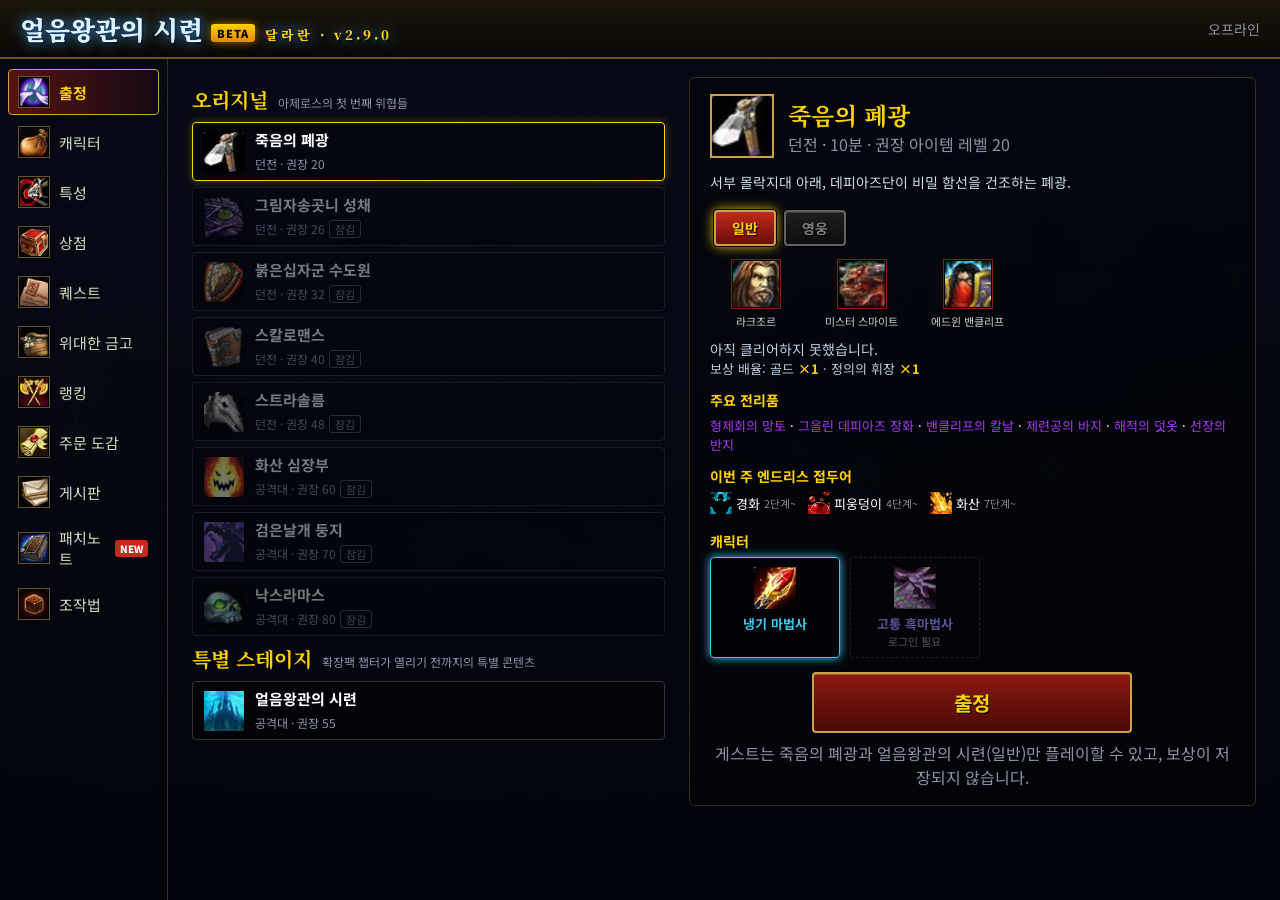
==== commit 7d112f1e: "패치노트 탭 2.9.0 - 로비에 패치노트 탭 (js/data/patchnotes.js), 읽지 않은 새 패치가 있으면 NEW 표시 - 업데이트 직후 안내 문구에 패치노트 탭 안내" ====
--- a/index.html
+++ b/index.html
@@ -63,6 +63,7 @@
 <script src="js/data/talents.js"></script>
 <script src="js/data/items.js"></script>
 <script src="js/data/stages.js"></script>
+<script src="js/data/patchnotes.js"></script>
 <script src="js/combat.js"></script>
 <script src="js/player.js"></script>
 <script src="js/skills.js"></script>
--- a/css/style.css
+++ b/css/style.css
@@ -286,6 +286,7 @@
 .bossRow { display: flex; gap: 14px; margin: 10px 0; }
 .boss { text-align: center; width: 92px; } .boss img { width: 48px; height: 48px; border: 1px solid #000; box-shadow: 0 0 0 1px #8a1a12; } .boss small { display: block; font-size: 11px; color: #ccc; }
 .sdRec { font-size: 14px; color: #bcd; } .sdRec b { color: var(--wow-yellow); }
+.sdRew { font-size: 13px; color: #bcd; } .sdRew b { color: var(--wow-yellow); }
 .sdLoot { font-size: 13px; }
 .sdAffix span { display: inline-flex; align-items: center; gap: 4px; margin-right: 12px; font-size: 13px; }
 .sdAffix img { width: 22px; height: 22px; } .sdAffix small { color: #888; }
@@ -359,6 +360,20 @@
 .qBar div { height: 100%; background: linear-gradient(#e8b000, #9a6a00); } .qBar span { position: absolute; inset: 0; text-align: center; font-size: 11px; line-height: 14px; text-shadow: 1px 1px 0 #000; }
 .qRew { display: flex; align-items: center; gap: 8px; font-size: 13px; white-space: nowrap; }
 .vRows { display: flex; flex-direction: column; gap: 8px; }
+
+/* 패치노트 */
+.newTag, .curTag { margin-left: 6px; padding: 1px 5px; border-radius: 3px; font-size: 10px; font-weight: 900; font-style: normal; color: #fff; background: #c8281c; vertical-align: middle; }
+.curTag { background: #2c6e3a; }
+.lbNav a .newTag { margin-left: auto; }
+.patchWrap { max-width: 760px; }
+.patch { margin: 8px 0; background: rgba(0,0,0,.35); border: 1px solid #2a2a2a; border-radius: 4px; }
+.patch[open] { border-color: #6b5420; }
+.patch summary { cursor: pointer; padding: 9px 12px; font-size: 15px; }
+.patch summary b { color: var(--wow-yellow); margin-right: 4px; }
+.patch summary small { float: right; color: #8a93a6; font-size: 12px; margin-top: 2px; }
+.patch ul { margin: 0; padding: 0 16px 10px 32px; line-height: 1.6; font-size: 14px; color: #dde; }
+.patch ul ul { padding: 2px 0 4px 18px; font-weight: 400; color: #dde; }
+.patch .pnH { font-weight: 700; color: #ffd27a; list-style: none; margin-left: -14px; }
 .vRow { display: flex; align-items: center; gap: 12px; } .vRow b { width: 80px; }
 .vCell { width: 70px; text-align: center; padding: 6px; border: 1px solid #333; border-radius: 4px; opacity: .45; } .vCell img { width: 36px; height: 36px; filter: grayscale(1); }
 .vCell.open { opacity: 1; border-color: #c9a24a; box-shadow: 0 0 10px rgba(255,200,80,.3); } .vCell.open img { filter: none; } .vCell small { display: block; font-size: 11px; }
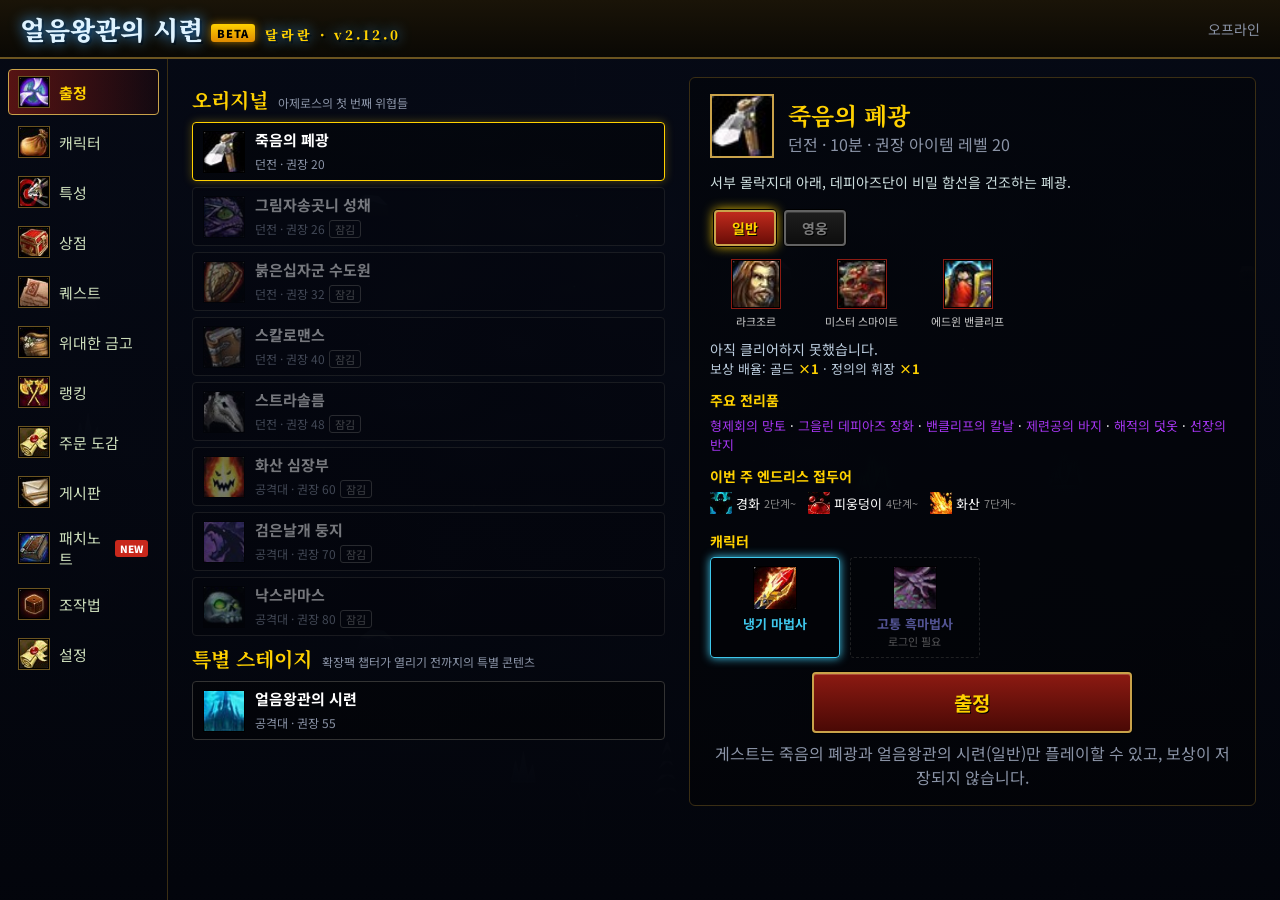
==== commit 8a3ba85a: "보상의 순간 2.12.0: 레벨업 연출 · 상자 릴 · 가챠 · 보스 등장 · 연속 처치 - 레벨업: 슬로모션 + 반경 200 밀어내기 파동(보스 제외, 피해 없음) → 0.15초" ====
--- a/index.html
+++ b/index.html
@@ -21,7 +21,7 @@
       </div>
     </div>
     <div id="buffs"></div>
-    <div id="topInfo"><div id="timer">00:00</div><div id="subInfo"><span id="kills">0</span> 처치 · <span id="goldTxt">0</span> 골드</div></div>
+    <div id="topInfo"><div id="timer">00:00</div><div id="subInfo"><span id="kills">0</span> 처치 · <span id="goldTxt">0</span> 골드</div><div id="streak"><b></b><i></i></div></div>
     <div id="bossFrame" class="hidden">
       <div class="portrait"><img id="bfIcon" src="" alt=""></div>
       <div class="bfBody">
--- a/css/style.css
+++ b/css/style.css
@@ -459,3 +459,61 @@
   #chat { left: 8px; bottom: 8px; }
   .chatBox { width: calc(100vw - 16px); height: 55vh; }
 }
+
+/* ---------- 설정 ---------- */
+.setPanel { width: 440px; max-width: calc(100vw - 32px); }
+.setList { display: flex; flex-direction: column; gap: 6px; margin-bottom: 14px; }
+.setRow { display: grid; grid-template-columns: 1fr 150px 48px; align-items: center; gap: 10px; padding: 7px 10px; background: rgba(0,0,0,.35); border: 1px solid #2c2416; border-radius: 4px; cursor: pointer; color: #dde; font-size: 14px; }
+.setRow small { display: block; color: #889; font-size: 11.5px; }
+.setRow input[type=range] { width: 100%; accent-color: #c9a24a; }
+.setRow input[type=checkbox] { justify-self: end; width: 18px; height: 18px; accent-color: #c9a24a; }
+.setRow b { color: var(--wow-yellow); font-size: 13px; text-align: right; }
+
+/* ---------- 보상 연출 ---------- */
+/* 레벨업 카드: 한 장씩 뒤집히며 등장. 희귀 이상은 테두리가 반짝이고, 전설 · 진화는 빛기둥 */
+.cards { perspective: 1200px; }
+.card, .card:nth-child(n) { animation: cardFlip .42s cubic-bezier(.2,.9,.3,1.2) var(--d, 0s) backwards; }
+@keyframes cardFlip { 0% { transform: rotateY(90deg) translateY(20px); filter: brightness(3); opacity: 0; } 60% { filter: brightness(1.8); opacity: 1; } 100% { transform: none; filter: none; } }
+.card.r3 { animation: cardFlip .42s cubic-bezier(.2,.9,.3,1.2) var(--d, 0s) backwards, epicGlow 1.6s ease-in-out calc(var(--d, 0s) + .42s) infinite alternate; }
+@keyframes epicGlow { to { box-shadow: 0 0 0 1px #000, 0 0 34px 4px var(--qc), 0 8px 24px #000; } }
+.card.r4, .card.r5 { animation: cardFlip .42s cubic-bezier(.2,.9,.3,1.2) var(--d, 0s) backwards, epicGlow 1s ease-in-out calc(var(--d, 0s) + .42s) infinite alternate; }
+.card.r4::before, .card.r5::before { content: ''; position: absolute; left: 50%; bottom: 92%; width: 120px; height: 520px; transform: translateX(-50%); z-index: -1; pointer-events: none;
+  background: radial-gradient(ellipse 50% 100% at 50% 100%, color-mix(in srgb, var(--qc) 70%, transparent), transparent 70%); filter: blur(6px); animation: pillar 1.2s ease-out var(--d, 0s) backwards; }
+@keyframes pillar { from { opacity: 0; transform: translateX(-50%) scaleY(0); transform-origin: bottom; } }
+
+/* 전리품 상자: 아이콘 릴 → 멈추면 빛기둥 */
+.chestOpen { text-align: center; position: relative; cursor: pointer; }
+.reel { position: relative; width: 96px; height: 96px; margin: 26px auto 18px; overflow: hidden; border: 3px solid var(--qc); border-radius: 8px; background: #05070d; box-shadow: 0 0 0 1px #000, 0 0 24px -2px var(--qc); z-index: 1; }
+.reelStrip { display: flex; flex-direction: column; animation: reelSpin 1.05s cubic-bezier(.15,.6,.25,1) forwards; }
+.reelStrip img { width: 96px; height: 96px; flex: none; }
+@keyframes reelSpin { from { transform: translateY(0); } to { transform: translateY(-1536px); } }
+.chestOpen .pillar { position: absolute; left: 50%; top: -60px; width: 160px; height: 420px; transform: translateX(-50%) scaleY(0); transform-origin: 50% 70%; pointer-events: none; opacity: 0;
+  background: radial-gradient(ellipse 45% 50% at 50% 60%, color-mix(in srgb, var(--qc) 80%, transparent), transparent 70%); filter: blur(4px); }
+.chestOpen.stop .pillar { animation: pillarUp .65s ease-out forwards; }
+.chestOpen.stop .reel { animation: reelHit .35s ease-out; }
+@keyframes pillarUp { to { opacity: 1; transform: translateX(-50%) scaleY(1); } }
+@keyframes reelHit { 40% { transform: scale(1.18); box-shadow: 0 0 0 1px #000, 0 0 60px 10px var(--qc); } }
+
+/* 가챠: 전설이 나오면 결과 영역에 빛이 번진다 */
+.gachaResult { position: relative; }
+.gachaResult.burst::before { content: ''; position: absolute; inset: -40px; pointer-events: none; background: radial-gradient(ellipse at center, rgba(255,140,30,.45), transparent 65%); animation: gBurst 1.6s ease-out forwards; }
+@keyframes gBurst { from { opacity: 0; transform: scale(.6); } 25% { opacity: 1; } to { opacity: 0; transform: scale(1.3); } }
+.pull.q4 { animation: cardIn .35s ease-out backwards, epicGlow 1s ease-in-out infinite alternate; }
+
+/* 보스 등장: 위아래 검은 띠 + 이름 */
+#bossIntro { position: absolute; inset: 0; pointer-events: none; }
+#bossIntro .biBar { position: absolute; left: 0; right: 0; height: 11%; background: #000; transform: scaleY(0); transition: transform .45s ease; }
+#bossIntro .biBar.top { top: 0; transform-origin: top; } #bossIntro .biBar.bot { bottom: 0; transform-origin: bottom; }
+#bossIntro .biName { position: absolute; left: 0; right: 0; top: 30%; text-align: center; opacity: 0; transform: scale(1.4); transition: opacity .4s, transform .5s cubic-bezier(.2,.9,.3,1.2); }
+#bossIntro .biName b { display: block; font: 900 54px var(--font-title); color: #ff5a3a; text-shadow: 0 0 20px rgba(255,60,20,.7), 3px 3px 0 #000; letter-spacing: 4px; }
+#bossIntro .biName small { display: block; font: 700 18px var(--font-title); color: #e8c98a; text-shadow: 2px 2px 0 #000; }
+#bossIntro.show .biBar { transform: scaleY(1); }
+#bossIntro.show .biName { opacity: 1; transform: none; }
+
+/* 연속 처치 */
+#streak { margin-top: 4px; opacity: 0; transition: opacity .3s; }
+#streak.show { opacity: 1; }
+#streak b { display: block; font: 900 18px var(--font-title); color: #ffcf40; text-shadow: 2px 2px 0 #000, 0 0 10px rgba(255,150,0,.6); }
+#streak i { display: block; height: 3px; margin: 2px auto 0; width: 100%; max-width: 120px; background: linear-gradient(90deg, #ff8a00, #ffd100); border-radius: 2px; }
+#streak.pop b { animation: streakPop .5s ease-out; }
+@keyframes streakPop { 0% { transform: scale(1.9); color: #fff; } 100% { transform: scale(1); } }
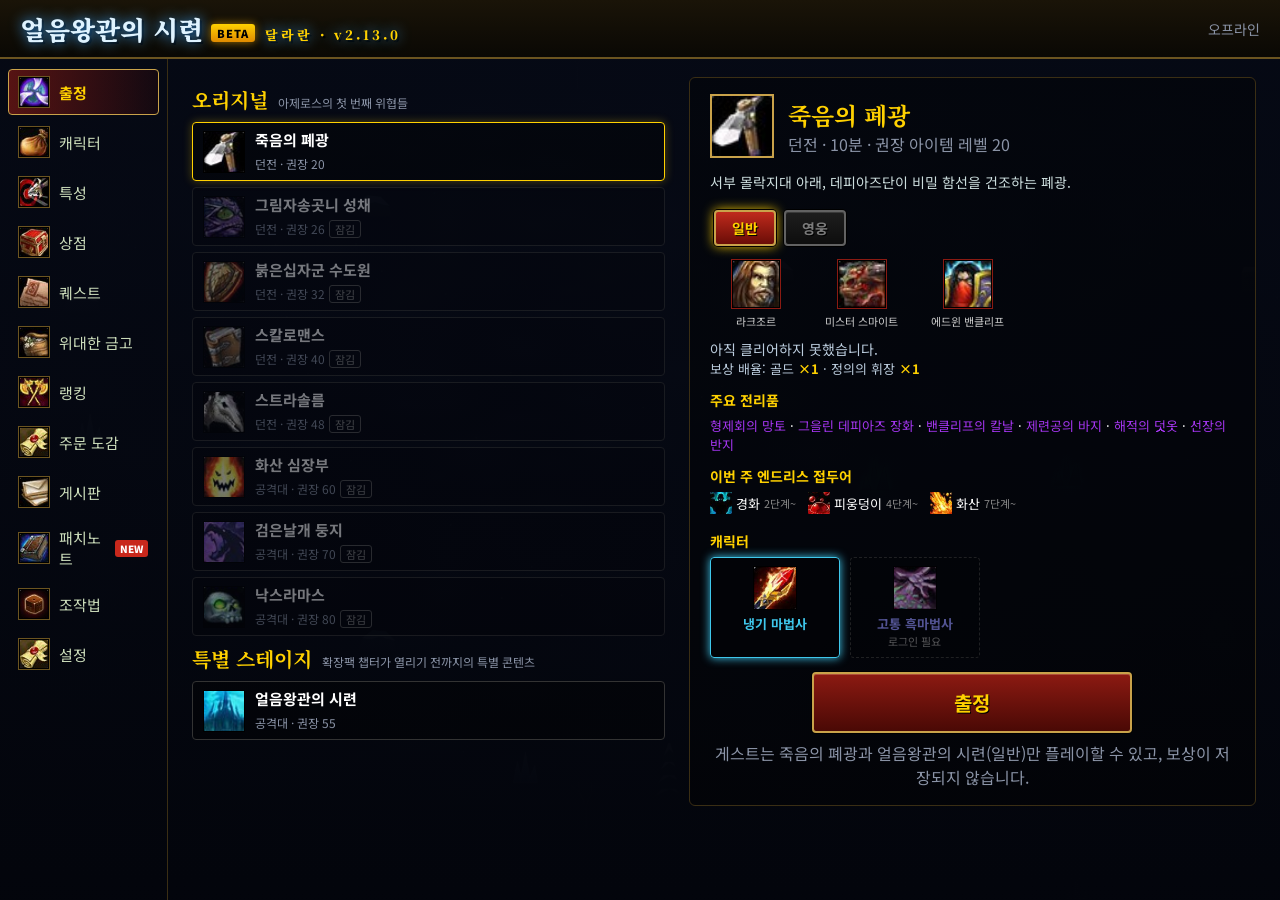
==== commit 3199cc61: "필드 이벤트 · 정예 접두어 · 던전 조명 2.13.0 - js/events.js: 보물 코볼트(늘 도망 e.flee, 25초 뒤 포털로 사라짐, 처치 시 골드 16무더기 · 50" ====
--- a/index.html
+++ b/index.html
@@ -71,6 +71,7 @@
 <script src="js/classes/warlock.js"></script>
 <script src="js/enemies.js"></script>
 <script src="js/waves.js"></script>
+<script src="js/events.js"></script>
 <script src="js/upgrades.js"></script>
 <script src="js/meta.js"></script>
 <script src="js/net.js"></script>
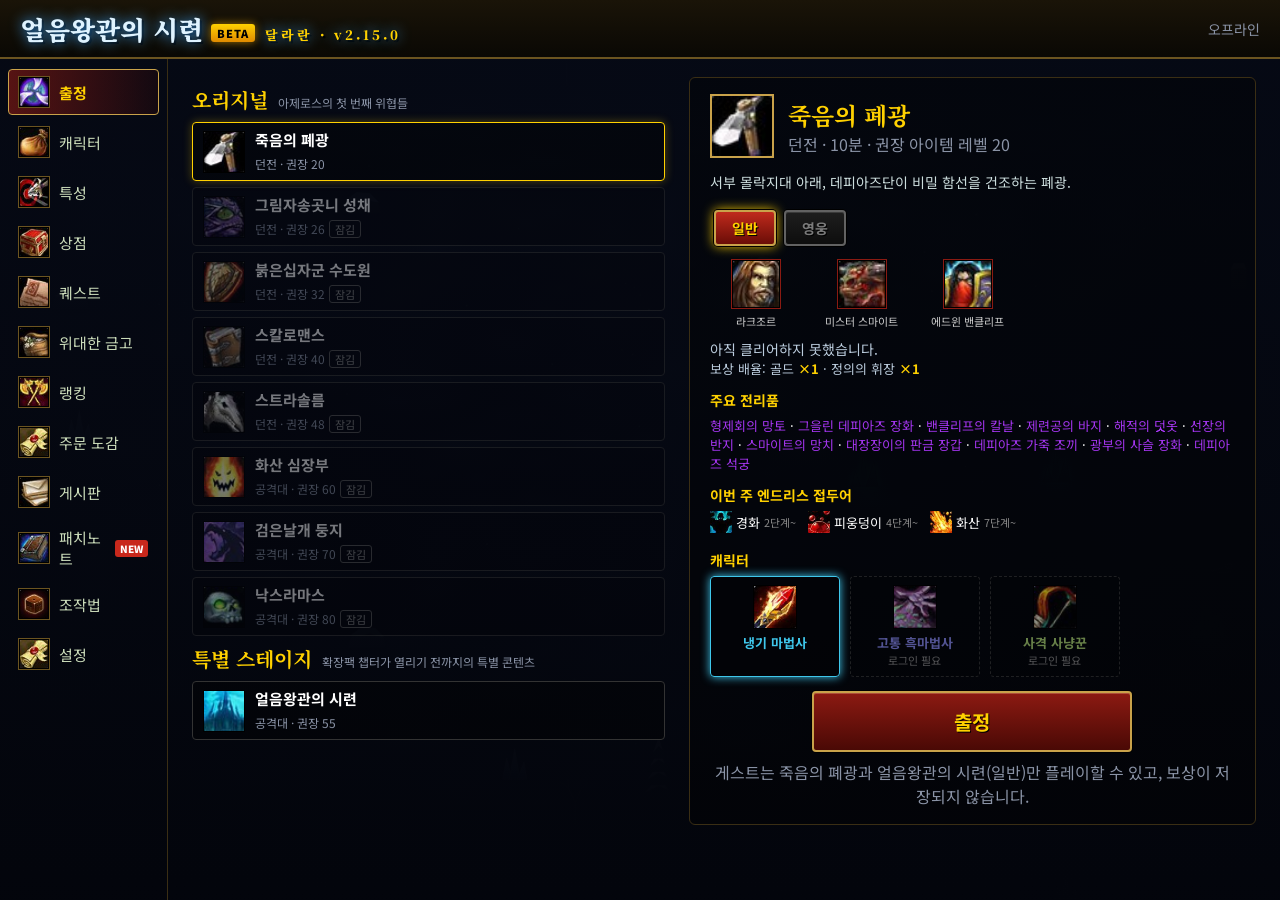
==== commit eb740276: "새 직업 사격 사냥꾼 · 장비 개편 2.15.0 - 사격 사냥꾼(js/classes/hunter.js): 집중 자원, 고정 사격(이동 무관), 조준 사격(서서 겨눔, 이동 중 40" ====
--- a/index.html
+++ b/index.html
@@ -69,6 +69,7 @@
 <script src="js/skills.js"></script>
 <script src="js/classes/mage.js"></script>
 <script src="js/classes/warlock.js"></script>
+<script src="js/classes/hunter.js"></script>
 <script src="js/enemies.js"></script>
 <script src="js/waves.js"></script>
 <script src="js/events.js"></script>
--- a/css/style.css
+++ b/css/style.css
@@ -50,6 +50,10 @@
 .buff .bt { font-size: 11px; font-weight: 700; color: var(--wow-yellow); text-shadow: 1px 1px 0 #000; }
 .buff .bs { position: absolute; right: 1px; top: 20px; font-size: 13px; font-weight: 900; text-shadow: 1px 1px 0 #000, -1px -1px 0 #000; }
 .buff.debuff img { box-shadow: 0 0 0 1px #c00; }
+.buff.in { animation: buffIn .18s ease-out; }
+@keyframes buffIn { from { opacity: 0; transform: scale(.7); } }
+.buff.ending img { animation: buffEnd .9s ease-in-out infinite alternate; }
+@keyframes buffEnd { to { opacity: .45; } }
 
 /* ---------- 상단 정보 ---------- */
 #topInfo { position: absolute; left: 50%; top: 10px; transform: translateX(-50%); text-align: center; }
@@ -138,6 +142,8 @@
 .tt-desc { color: var(--wow-yellow); margin-top: 4px; }
 .tt-sub { color: #9da3ad; margin-top: 4px; font-size: 12px; }
 .tt-green { color: #1eff00; }
+.tt-red { color: #ff2020; }
+.tt-off { color: #7f7f7f; }
 b.v, .v { color: #fff; font-weight: 700; }
 
 /* ---------- 모달 ---------- */
@@ -321,6 +327,8 @@
 .bagItem img { width: 40px; height: 40px; } .bagItem.empty { box-shadow: 0 0 0 1px #1a1d25; cursor: default; }
 .bagItem i { position: absolute; right: 1px; bottom: 0; font-style: normal; font-size: 10px; font-weight: 700; color: #fff; text-shadow: 1px 1px 0 #000, -1px -1px 0 #000; }
 .bagItem u { position: absolute; left: 1px; top: -2px; text-decoration: none; font-size: 10px; }
+.bagItem.noUse img { filter: sepia(1) saturate(4) hue-rotate(-40deg) brightness(0.6); }
+.specPick { display: flex; gap: 4px; align-items: center; margin-left: auto; color: #aaa; }
 .itemPanel { margin-top: 10px; padding: 10px; background: rgba(0,0,0,.35); border: 1px solid #3a2e14; border-radius: 6px; min-height: 80px; font-size: 13px; }
 .ipHead { font-weight: 700; display: flex; align-items: center; gap: 6px; font-size: 15px; } .ipHead img { width: 28px; height: 28px; }
 .ipBtns { margin: 6px 0; } .ipRow { display: flex; gap: 8px; align-items: center; margin: 4px 0; flex-wrap: wrap; } .ipRow select { font-size: 12px; padding: 3px; max-width: 260px; }
@@ -382,10 +390,41 @@
 .vOpt img { width: 48px; height: 48px; } .vOpt small { color: #888; } .vOpt.picked { box-shadow: 0 0 16px var(--qc); }
 
 /* 랭킹 */
-.rankFilters { display: flex; gap: 8px; flex-wrap: wrap; margin-bottom: 12px; }
+.rankWrap { display: flex; flex-direction: column; gap: 8px; }
+.rankFilters { display: flex; gap: 8px 14px; flex-wrap: wrap; }
+.rkSeg { display: flex; border: 1px solid #333; border-radius: 4px; overflow: hidden; }
+.rkSeg a { display: flex; align-items: center; gap: 5px; padding: 5px 11px; color: #aaa; text-decoration: none; font-size: 13px; border-left: 1px solid #333; }
+.rkSeg a:first-child { border-left: 0; }
+.rkSeg a img { width: 18px; height: 18px; }
+.rkSeg a:hover { color: #fff; background: rgba(255,255,255,.04); }
+.rkSeg a.on { color: var(--wow-yellow); background: rgba(255,209,0,.12); }
+.rkGrid { display: grid; grid-template-columns: repeat(auto-fill, minmax(260px, 1fr)); gap: 10px; }
+.rkCard { display: flex; flex-direction: column; gap: 4px; padding: 10px; background: rgba(0,0,0,.35); border: 1px solid #2c2416; border-radius: 6px; cursor: pointer; transition: border-color .12s, transform .12s; }
+.rkCard:hover { border-color: #ffd100; transform: translateY(-2px); }
+.rkCard.mine { border-color: #6b5420; }
+.rkCardHead { display: flex; gap: 8px; align-items: center; margin-bottom: 4px; }
+.rkCardHead img { width: 34px; height: 34px; border: 1px solid #000; box-shadow: 0 0 0 1px #6b5420; }
+.rkCardHead b { display: block; color: var(--wow-yellow); font-size: 15px; }
+.rkCardHead small { color: #8a93a6; font-size: 12px; }
+.rkRow { display: flex; align-items: center; gap: 6px; font-size: 13px; padding: 2px 4px; border-radius: 3px; }
+.rkRow.me { background: rgba(255,209,0,.1); }
+.rkName { flex: 1; min-width: 0; overflow: hidden; text-overflow: ellipsis; white-space: nowrap; }
+.rkCls { width: 18px; height: 18px; border: 1px solid #000; }
+.rkVal { font-variant-numeric: tabular-nums; min-width: 50px; text-align: right; }
+.rkMedal { flex: none; display: inline-flex; align-items: center; justify-content: center; width: 20px; height: 20px; border-radius: 50%; font-size: 11px; font-weight: 900; color: #1a1206; box-shadow: 0 0 0 1px #000; }
+.rkMedal.r1 { background: linear-gradient(#ffe680, #d9a400); }
+.rkMedal.r2 { background: linear-gradient(#f0f0f0, #9aa0a8); }
+.rkMedal.r3 { background: linear-gradient(#f0b080, #a0582a); }
+.rkEmpty { color: #666; font-size: 13px; padding: 14px 0; text-align: center; }
+.rkMine { margin-top: auto; padding-top: 6px; border-top: 1px solid #2a2a2a; font-size: 12px; color: #ccc; }
+.rkMine b { color: var(--wow-yellow); }
+.rkHead { display: flex; align-items: center; gap: 8px; font-size: 17px; color: var(--wow-yellow); }
+.rkHead .btn.small { margin: 0 8px 0 0; }
+.rkHead img { width: 30px; height: 30px; border: 1px solid #000; }
 .rankTable { border-collapse: collapse; min-width: 560px; font-size: 14px; }
 .rankTable th, .rankTable td { padding: 5px 12px; border-bottom: 1px solid #222; text-align: left; }
 .rankTable tr.me td { background: rgba(255,209,0,.08); color: var(--wow-yellow); }
+.rankTable tr.gap td { color: #555; text-align: center; padding: 0; }
 
 /* 레벨업 카드 · 종료 화면 */
 .card .cacts { position: absolute; right: 10px; top: 8px; display: flex; gap: 6px; }
@@ -400,6 +439,7 @@
   .lbTop { flex-wrap: wrap; } .qBar { width: 180px; }
 }
 .bar.mana.shards .fill { background: linear-gradient(#c060ff, #5a1a9a); }
+.bar.mana.focus .fill { background: linear-gradient(#ffb04a, #d0640a 60%, #9a4400); }
 .lbLogo .beta { font-family: var(--font); font-size: 11px; font-weight: 900; letter-spacing: 1px; color: #000; background: linear-gradient(#ffd100, #e08a00); border-radius: 3px; padding: 1px 6px; margin-left: 8px; vertical-align: middle; text-shadow: none; box-shadow: 0 0 8px rgba(255,180,0,.6); }
 
 /* 주문 도감 */
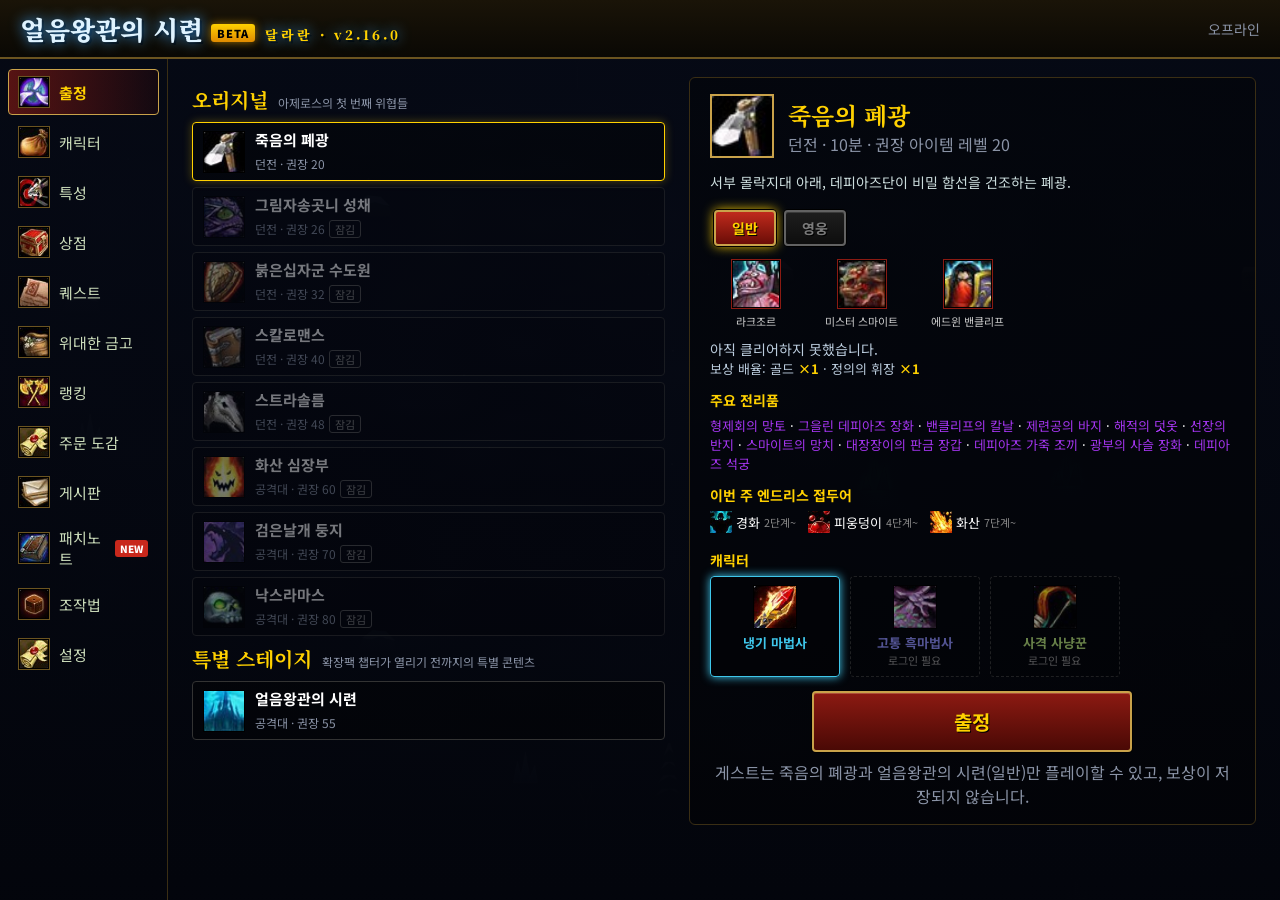
==== commit 9e687b19: "흑마법사 상향 · 판 기록 · 밸런스 분석 2.16.0 (보물 코볼트 강화 2.15.1 포함) - 판 기록(js/runlog.js): 주문별 피해(전체/유효) · 보스별 등장/첫 " ====
--- a/index.html
+++ b/index.html
@@ -74,11 +74,13 @@
 <script src="js/waves.js"></script>
 <script src="js/events.js"></script>
 <script src="js/upgrades.js"></script>
+<script src="js/runlog.js"></script>
 <script src="js/meta.js"></script>
 <script src="js/net.js"></script>
 <script src="js/ui.js"></script>
 <script src="js/chat.js"></script>
 <script src="js/lobby.js"></script>
+<script src="js/balance.js"></script>
 <script src="js/update.js"></script>
 <script src="js/render.js"></script>
 <script src="js/game.js"></script>
--- a/css/style.css
+++ b/css/style.css
@@ -556,4 +556,26 @@
 #streak b { display: block; font: 900 18px var(--font-title); color: #ffcf40; text-shadow: 2px 2px 0 #000, 0 0 10px rgba(255,150,0,.6); }
 #streak i { display: block; height: 3px; margin: 2px auto 0; width: 100%; max-width: 120px; background: linear-gradient(90deg, #ff8a00, #ffd100); border-radius: 2px; }
 #streak.pop b { animation: streakPop .5s ease-out; }
+
+/* 밸런스 분석 (관리자) */
+.balWrap { display: flex; flex-direction: column; gap: 8px; }
+.balWrap h3 { margin: 14px 0 2px; color: var(--wow-yellow); font-size: 15px; }
+.balWrap h4 { margin: 8px 0 2px; color: #cfd6e4; font-size: 13px; }
+.balWrap select, .balWrap input { background: #111; color: #ddd; border: 1px solid #333; border-radius: 3px; padding: 4px 6px; font-size: 13px; }
+.balWrap h3 img { width: 22px; height: 22px; vertical-align: middle; margin: 0 4px; }
+.balTable { margin: 4px 0; min-width: 0; }
+.balTable td, .balTable th { vertical-align: top; text-align: left; }
+.balRel { color: #8a93a6; font-size: 11px; }
+.balRuns tr[data-run] { cursor: pointer; }
+.balRuns tr[data-run]:hover { background: rgba(255,209,0,.08); }
+.balCurve { width: 100%; max-width: 760px; background: rgba(0,0,0,.3); border: 1px solid #222; }
+.balCurve text { fill: #8a93a6; font-size: 10px; }
+.balGroup { border: 1px solid #2c2416; border-radius: 6px; padding: 6px 10px; background: rgba(0,0,0,.25); }
+.balGroup summary { cursor: pointer; display: flex; align-items: center; gap: 6px; }
+.balGroup summary img { width: 20px; height: 20px; }
+.balCols { display: grid; grid-template-columns: repeat(auto-fit, minmax(300px, 1fr)); gap: 4px 16px; }
+.balBar { height: 8px; min-width: 1px; border-radius: 2px; width: 0; }
+.balTable td:nth-child(2):has(.balBar) { width: 120px; }
+.balSpark { display: flex; align-items: flex-end; gap: 1px; height: 60px; background: rgba(0,0,0,.3); padding: 2px; }
+.balSpark i { flex: 1; background: #3fa7ff; min-height: 1px; }
 @keyframes streakPop { 0% { transform: scale(1.9); color: #fff; } 100% { transform: scale(1); } }
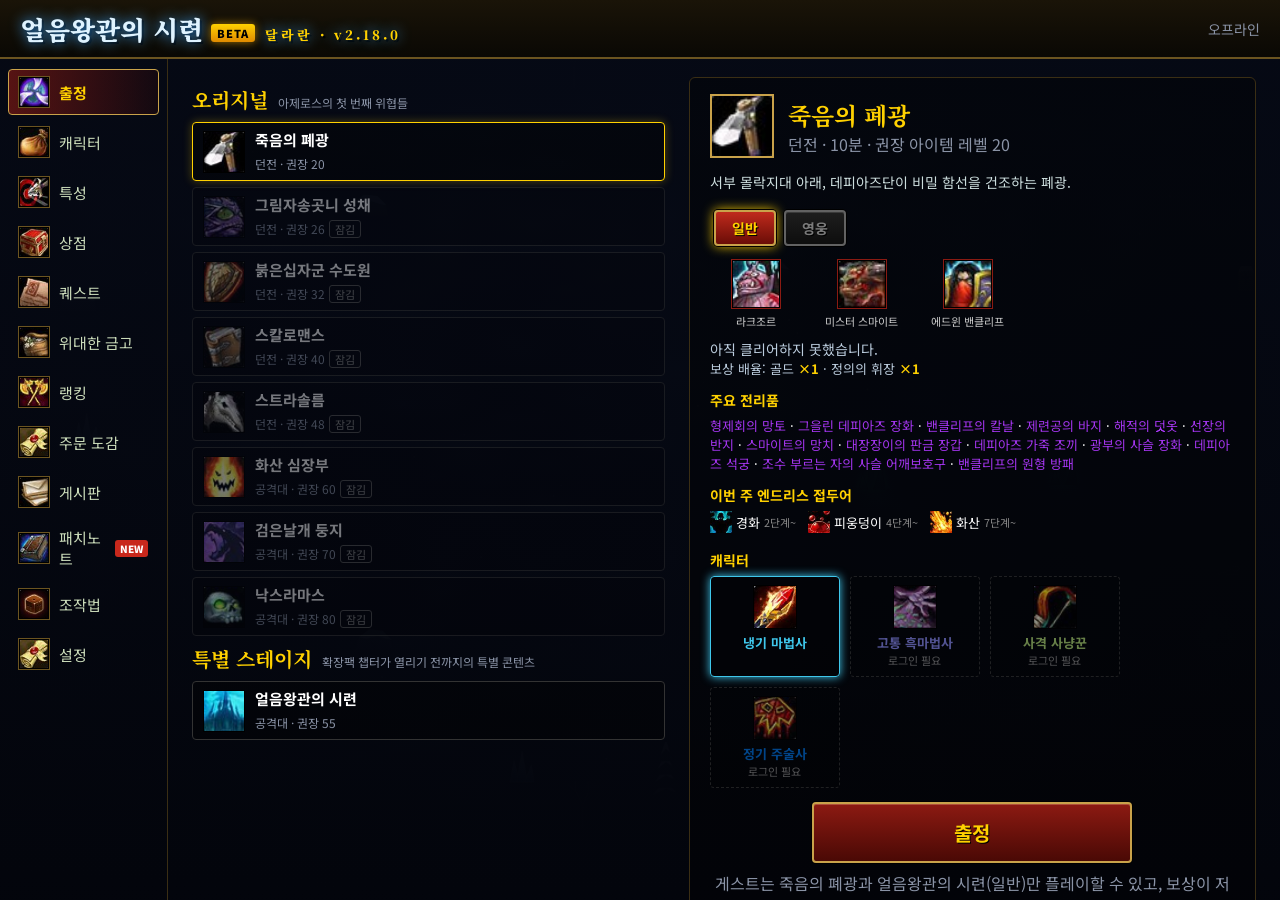
==== commit 03d522be: "새 직업 정기 주술사 · 사격 사냥꾼 상향 2.18.0 - 정기 주술사(js/classes/shaman.js): 소용돌이 자원, 번개 화살(이동 중 감속 · 기본 정전기 1명) ·" ====
--- a/index.html
+++ b/index.html
@@ -70,6 +70,7 @@
 <script src="js/classes/mage.js"></script>
 <script src="js/classes/warlock.js"></script>
 <script src="js/classes/hunter.js"></script>
+<script src="js/classes/shaman.js"></script>
 <script src="js/enemies.js"></script>
 <script src="js/waves.js"></script>
 <script src="js/events.js"></script>
--- a/css/style.css
+++ b/css/style.css
@@ -440,6 +440,7 @@
 }
 .bar.mana.shards .fill { background: linear-gradient(#c060ff, #5a1a9a); }
 .bar.mana.focus .fill { background: linear-gradient(#ffb04a, #d0640a 60%, #9a4400); }
+.bar.mana.maelstrom .fill { background: linear-gradient(#6ab8ff, #1a60c8 60%, #0a3480); }
 .lbLogo .beta { font-family: var(--font); font-size: 11px; font-weight: 900; letter-spacing: 1px; color: #000; background: linear-gradient(#ffd100, #e08a00); border-radius: 3px; padding: 1px 6px; margin-left: 8px; vertical-align: middle; text-shadow: none; box-shadow: 0 0 8px rgba(255,180,0,.6); }
 
 /* 주문 도감 */
@@ -501,7 +502,20 @@
 }
 
 /* ---------- 설정 ---------- */
-.setPanel { width: 440px; max-width: calc(100vw - 32px); }
+.setPanel { width: 480px; max-width: calc(100vw - 32px); max-height: 92vh; overflow-y: auto; }
+.setH { display: flex; justify-content: space-between; align-items: baseline; margin: 4px 2px 6px; color: var(--wow-yellow); font-weight: 700; font-size: 15px; }
+.setH a { color: #9ab; font-size: 12px; font-weight: 400; }
+.keyList { display: grid; grid-template-columns: 1fr 1fr; gap: 5px; }
+.keyRow { display: flex; align-items: center; gap: 8px; padding: 4px 6px 4px 10px; background: rgba(0,0,0,.35); border: 1px solid #2c2416; border-radius: 4px; color: #dde; font-size: 12.5px; min-width: 0; }
+.keyRow span { flex: 1; min-width: 0; overflow: hidden; text-overflow: ellipsis; white-space: nowrap; }
+.keyRow i { color: #667; }
+.keyBtn { flex: none; min-width: 64px; padding: 4px 8px; background: #1a1c26; border: 1px solid #6b5420; border-radius: 3px; color: var(--wow-yellow); font-family: inherit; font-weight: 700; font-size: 13px; cursor: pointer; }
+.keyBtn:hover { border-color: #c9a24a; }
+.keyBtn.wait { color: #fff; border-color: #fff; animation: keyWait 0.8s ease-in-out infinite alternate; }
+@keyframes keyWait { from { background: #1a1c26; } to { background: #3a3220; } }
+.keyMsg { margin: 8px 2px 14px; color: #889; font-size: 12px; line-height: 1.5; }
+.keyMsg.bad { color: #ff7060; }
+@media (max-width: 520px) { .keyList { grid-template-columns: 1fr; } }
 .setList { display: flex; flex-direction: column; gap: 6px; margin-bottom: 14px; }
 .setRow { display: grid; grid-template-columns: 1fr 150px 48px; align-items: center; gap: 10px; padding: 7px 10px; background: rgba(0,0,0,.35); border: 1px solid #2c2416; border-radius: 4px; cursor: pointer; color: #dde; font-size: 14px; }
 .setRow small { display: block; color: #889; font-size: 11.5px; }
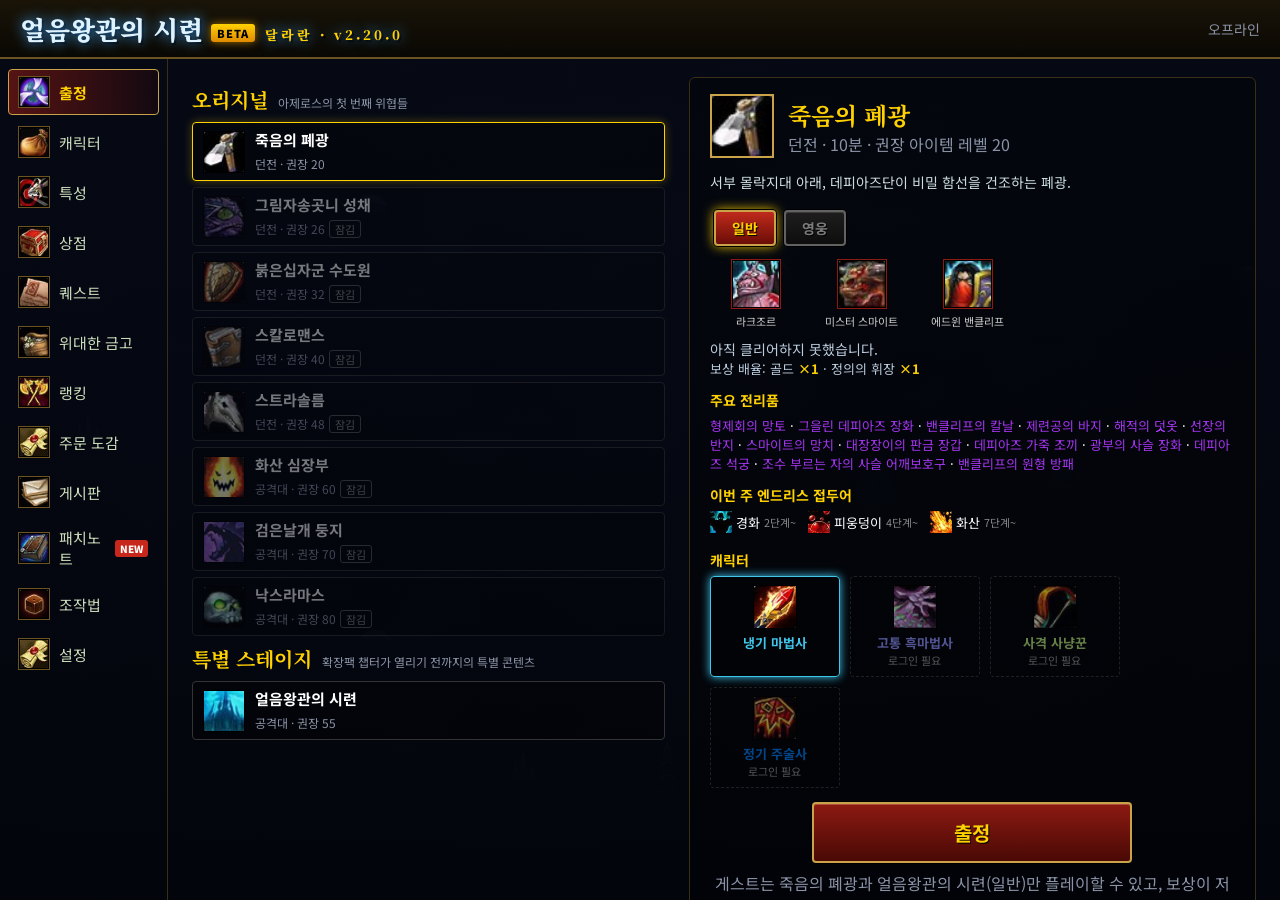
==== commit 5926a2a4: "외형(스킨) · 눈꽃 마법사 · 걷기 동작 2.20.0 - 외형(js/skins.js): 직업별 G.Skins.LIST (첫 항목 = 코드 그림 기본, src = assets/sk" ====
--- a/index.html
+++ b/index.html
@@ -58,6 +58,7 @@
 <script src="js/music.js"></script>
 <script src="js/sprites.js"></script>
 <script src="js/sprites_classic.js"></script>
+<script src="js/skins.js"></script>
 <script src="js/data/skills.js"></script>
 <script src="js/data/enemies.js"></script>
 <script src="js/data/talents.js"></script>
--- a/css/style.css
+++ b/css/style.css
@@ -329,6 +329,11 @@
 .bagItem u { position: absolute; left: 1px; top: -2px; text-decoration: none; font-size: 10px; }
 .bagItem.noUse img { filter: sepia(1) saturate(4) hue-rotate(-40deg) brightness(0.6); }
 .specPick { display: flex; gap: 4px; align-items: center; margin-left: auto; color: #aaa; }
+.skinPick { display: flex; gap: 8px; align-items: center; margin: -2px 0 10px; color: #aaa; font-size: 13px; }
+.skinOpt { display: flex; flex-direction: column; align-items: center; gap: 2px; padding: 4px 8px; background: rgba(0,0,0,.35); border: 1px solid #333; border-radius: 4px; color: #ccc; cursor: pointer; font: inherit; }
+.skinOpt img { width: 40px; height: 48px; object-fit: contain; }
+.skinOpt b { font-weight: normal; font-size: 12px; }
+.skinOpt.on { border-color: #ffd100; color: var(--wow-yellow); }
 .itemPanel { margin-top: 10px; padding: 10px; background: rgba(0,0,0,.35); border: 1px solid #3a2e14; border-radius: 6px; min-height: 80px; font-size: 13px; }
 .ipHead { font-weight: 700; display: flex; align-items: center; gap: 6px; font-size: 15px; } .ipHead img { width: 28px; height: 28px; }
 .ipBtns { margin: 6px 0; } .ipRow { display: flex; gap: 8px; align-items: center; margin: 4px 0; flex-wrap: wrap; } .ipRow select { font-size: 12px; padding: 3px; max-width: 260px; }
@@ -431,6 +436,12 @@
 .card .cacts a { font-size: 11px; color: #999; text-decoration: none; border: 1px solid #444; border-radius: 3px; padding: 0 5px; background: rgba(0,0,0,.6); }
 .card .cacts a:hover { color: #fff; border-color: #aaa; } .card .cacts a.on { color: #4af; border-color: #4af; }
 .eRewards { text-align: center; margin: 10px 0; }
+.eScore { margin: 8px auto; max-width: 440px; padding: 8px 14px; border: 1px solid #5a4a1c; border-radius: 6px; background: rgba(40, 30, 8, 0.5); }
+.eScoreHead { text-align: center; font-size: 15px; margin-bottom: 4px; }
+.eScoreHead b { color: var(--wow-yellow); font-size: 24px; margin: 0 6px; }
+.eScoreRows div { display: flex; align-items: baseline; gap: 8px; font-size: 13px; padding: 1px 0; }
+.eScoreRows small { flex: 1; color: #889; font-size: 11px; }
+.eScoreRows b { color: #ffe9a0; }
 .eGain { display: flex; gap: 16px; justify-content: center; flex-wrap: wrap; font-size: 15px; color: #fff; }
 
 @media (max-width: 900px) {
